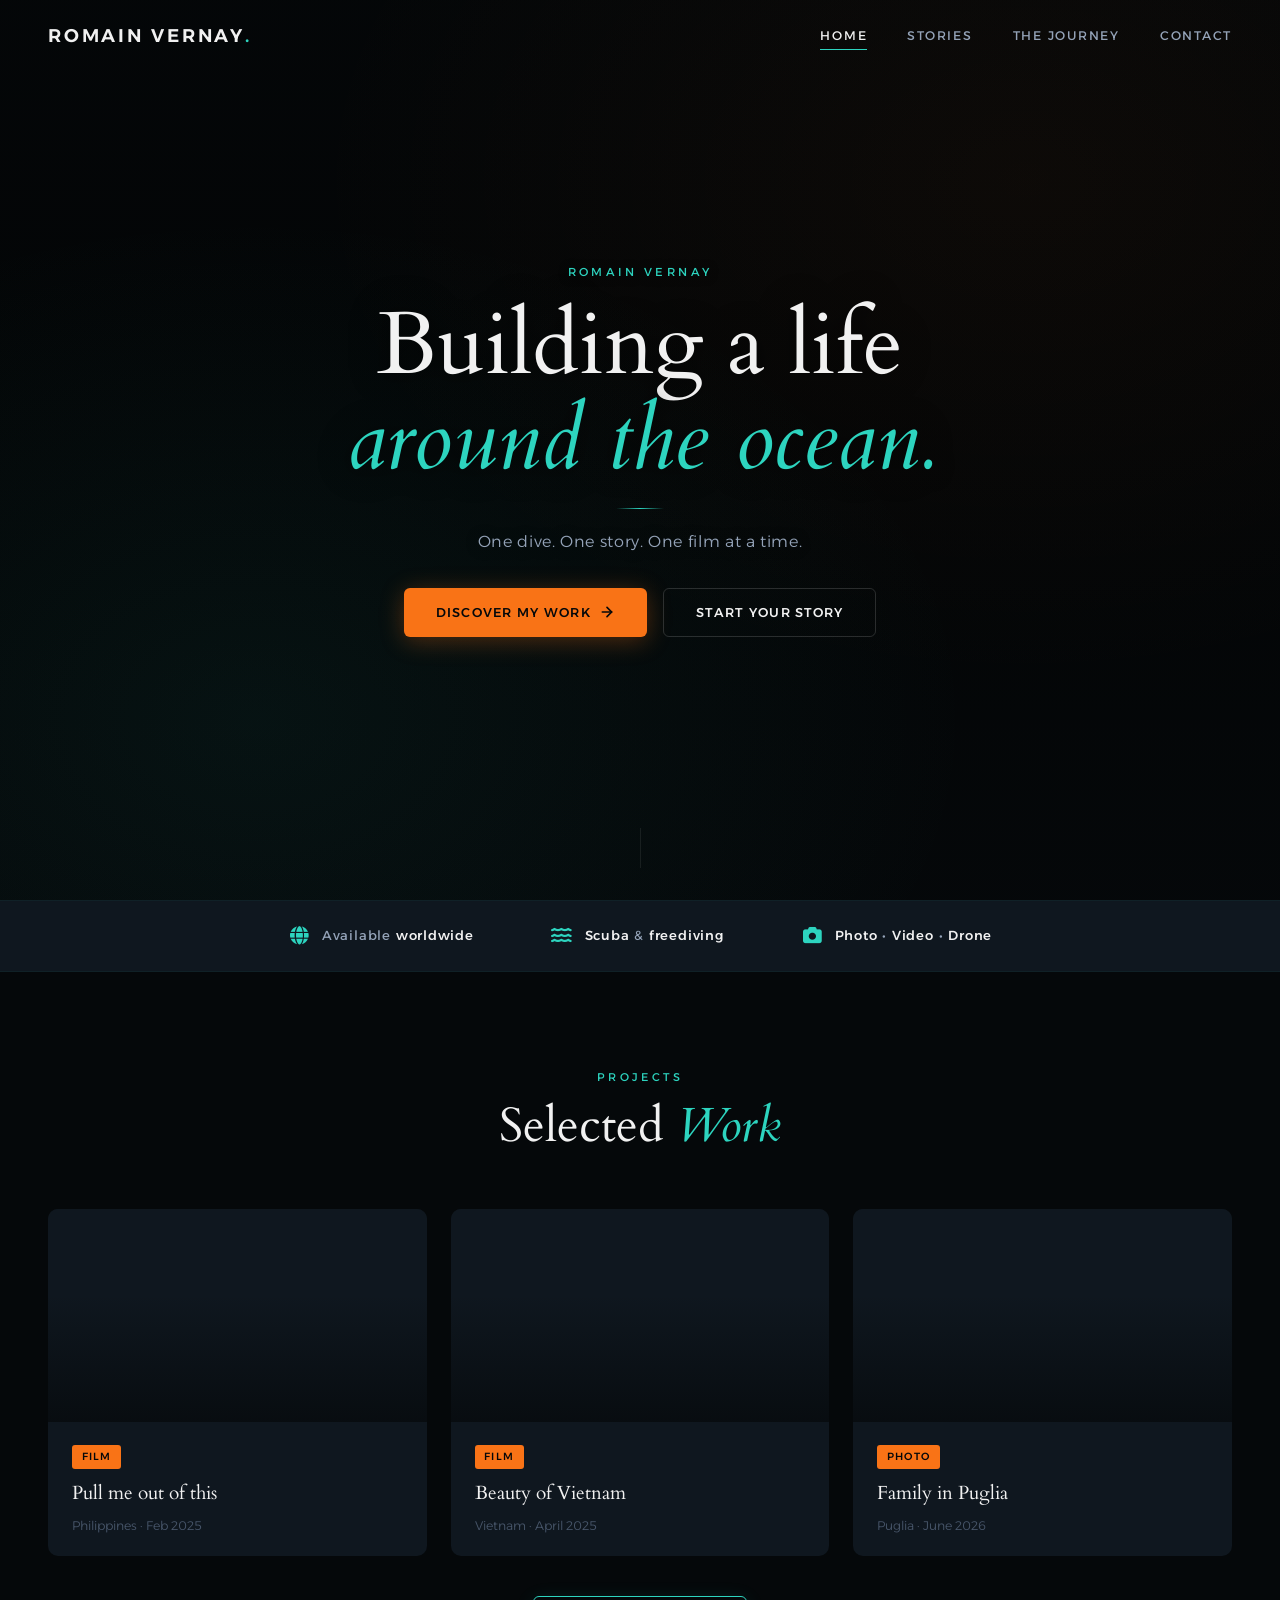
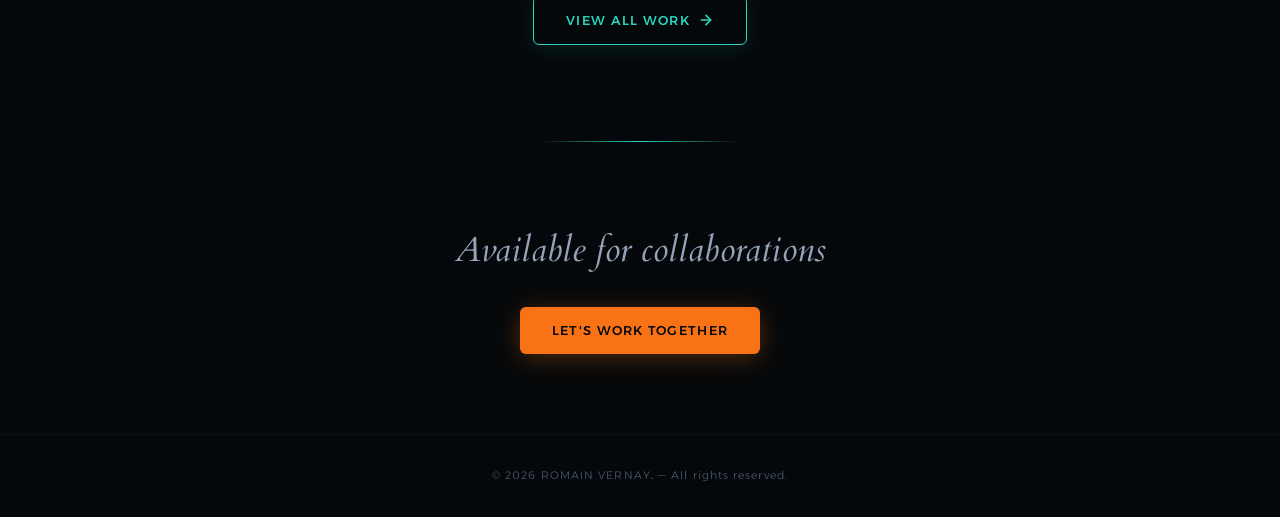
==== index.html @ e7e5b050 "Add files via upload" ====
<!DOCTYPE html>
<html lang="en">
<head>
  <meta charset="UTF-8">
  <meta name="viewport" content="width=device-width, initial-scale=1.0">
  <title>Romain Vernay — Underwater Visual Storyteller</title>
  <meta name="description" content="Romain Vernay — Underwater filmmaker and photographer. Cinematic visual storytelling from the Philippines and beyond.">

  <!-- FontAwesome -->
  <link rel="stylesheet" href="https://cdnjs.cloudflare.com/ajax/libs/font-awesome/6.5.1/css/all.min.css" integrity="sha512-DTOQO9RWCH3ppGqcWaEA1BIZOC6xxalwEsw9c2QQeAIftl+Vegovlnee1c9QX4TctnWMn13TZye+giMm8e2LwA==" crossorigin="anonymous" referrerpolicy="no-referrer" />

  <link rel="stylesheet" href="style.css">
</head>
<body>

  <!-- ===== HEADER ===== -->
  <header class="header" id="header">
    <a href="index.html" class="logo">ROMAIN VERNAY<span>.</span></a>

    <!-- Desktop nav -->
    <nav class="nav-desktop" id="nav-desktop">
      <a href="index.html" class="nav-desktop__link nav-desktop__link--active">Home</a>
      <a href="portfolio.html" class="nav-desktop__link">Stories</a>
      <a href="the-journey.html" class="nav-desktop__link">The Journey</a>
      <a href="contact.html" class="nav-desktop__link">Contact</a>
    </nav>

    <!-- Hamburger -->
    <div class="hamburger" id="hamburger" aria-label="Toggle navigation">
      <span></span>
      <span></span>
      <span></span>
    </div>
  </header>

  <!-- Mobile overlay -->
  <nav class="nav-mobile" id="nav-mobile">
    <a href="index.html" class="nav-mobile__link">Home</a>
    <a href="portfolio.html" class="nav-mobile__link">Stories</a>
    <a href="the-journey.html" class="nav-mobile__link">The Journey</a>
    <a href="contact.html" class="nav-mobile__link">Contact</a>
  </nav>

  <!-- ===== HERO ===== -->
  <section class="hero" id="hero">
    <video class="hero__video" autoplay loop muted playsinline>
      <source src="images/vietnam-loop.mp4" type="video/mp4">
    </video>
    <div class="hero__overlay"></div>
    <div class="hero__color-grade"></div>

    <div class="hero__content">
      <p class="hero__label">Romain Vernay</p>
      <h1 class="hero__name">Building a life <em>around the ocean.</em></h1>
      <div class="hero__divider"></div>
      <p class="hero__tagline">One dive. One story. One film at a time.</p>
      <div class="hero__buttons">
        <a href="portfolio.html" class="btn btn--orange" id="cta-portfolio">
          Discover my work
          <svg class="btn__arrow" width="16" height="16" viewBox="0 0 24 24" fill="none" stroke="currentColor" stroke-width="2.5" stroke-linecap="round" stroke-linejoin="round"><line x1="5" y1="12" x2="19" y2="12"/><polyline points="12 5 19 12 12 19"/></svg>
        </a>
        <a href="contact.html" class="btn btn--ghost" id="cta-contact">Start your story</a>
      </div>
    </div>

    <div class="hero__scroll">
      <div class="hero__scroll-line"></div>
    </div>
  </section>

  <!-- ===== PROOF STRIP ===== -->
  <section class="proof-strip reveal" id="proof-strip">
    <div class="proof-strip__inner">
      <div class="proof-strip__item">
        <i class="fa-solid fa-globe proof-strip__icon"></i>
        <p class="proof-strip__text"> Available <strong>worldwide</strong></p>
      </div>
      <div class="proof-strip__item">
        <i class="fa-solid fa-water proof-strip__icon"></i>
        <p class="proof-strip__text"> <strong>Scuba</strong> &amp; <strong>freediving</strong></p>
      </div>
      <div class="proof-strip__item">
        <i class="fa-solid fa-camera proof-strip__icon"></i>
        <p class="proof-strip__text"> <strong>Photo</strong> • <strong>Video</strong> • <strong>Drone</strong></p>
      </div>
    </div>
  </section>

  <!-- ===== SELECTED WORK ===== -->
  <section class="section" id="selected-work">
    <div class="section__inner">
      <div class="section__header reveal">
        <p class="section__kicker">Projects</p>
        <h2 class="section__title">Selected <em>Work</em></h2>
      </div>

      <div class="work-grid">

        <!-- Card 1 -->
        <article class="work-card reveal reveal-d1" id="work-1">
          <div class="work-card__thumb" style="background-image: url('images/project-moalboal.webp');">
            <div class="work-card__play">
              <svg viewBox="0 0 24 24"><polygon points="6,3 20,12 6,21"/></svg>
            </div>
          </div>
          <div class="work-card__body">
            <span class="work-card__tag">Film</span>
            <h3 class="work-card__title">Beneath Moalboal</h3>
            <p class="work-card__meta">Philippines · March 2026</p>
          </div>
        </article>

        <!-- Card 2 -->
        <article class="work-card reveal reveal-d2" id="work-2">
          <div class="work-card__thumb" style="background-image: url('images/project-cebu.webp');">
            <div class="work-card__play">
              <svg viewBox="0 0 24 24"><polygon points="6,3 20,12 6,21"/></svg>
            </div>
          </div>
          <div class="work-card__body">
            <span class="work-card__tag">Film</span>
            <h3 class="work-card__title">Coral Nomads</h3>
            <p class="work-card__meta">Cebu · November 2025</p>
          </div>
        </article>

        <!-- Card 3 -->
        <article class="work-card reveal reveal-d3" id="work-3">
          <div class="work-card__thumb" style="background-image: url('images/project-vietnam.webp');">
            <div class="work-card__play">
              <svg viewBox="0 0 24 24"><polygon points="6,3 20,12 6,21"/></svg>
            </div>
          </div>
          <div class="work-card__body">
            <span class="work-card__tag">Photo</span>
            <h3 class="work-card__title">Vietnam — Rivers of Light</h3>
            <p class="work-card__meta">Vietnam · August 2025</p>
          </div>
        </article>

      </div>

      <div class="work-cta reveal">
        <a href="portfolio.html" class="btn btn--teal-outline" id="cta-all-work">
          View all work
          <svg class="btn__arrow" width="16" height="16" viewBox="0 0 24 24" fill="none" stroke="currentColor" stroke-width="2.5" stroke-linecap="round" stroke-linejoin="round"><line x1="5" y1="12" x2="19" y2="12"/><polyline points="12 5 19 12 12 19"/></svg>
        </a>
      </div>
    </div>
  </section>

  <!-- ===== CONTACT STRIP ===== -->
  <section class="contact-strip reveal" id="contact-cta">
    <p class="contact-strip__text">Available for collaborations</p>
    <a href="contact.html" class="btn btn--orange" id="cta-get-in-touch">Let's work together</a>
  </section>

  <!-- ===== FOOTER ===== -->
  <footer class="footer">
    © 2026 ROMAIN VERNAY<span>.</span> — All rights reserved.
  </footer>

  <script src="site-config.js"></script>
  <script src="script.js"></script>
</body>
</html>
---- style.css ----
/* ============================================
   ROMAIN VERNAY — Cinematic Dark Mode
   Orange & Teal Color Grading
   ============================================ */

/* ---------- Google Fonts ---------- */
@import url('https://fonts.googleapis.com/css2?family=Alexandria:wght@200;300;400;500;600&family=Cardo:ital,wght@0,400;0,700;1,400&display=swap');

/* ---------- Reset ---------- */
*,
*::before,
*::after {
  margin: 0;
  padding: 0;
  box-sizing: border-box;
}

/* ---------- Custom Properties ---------- */
:root {
  --bg:           #05080a;
  --surface:      #0f171f;
  --surface-alt:  #131e29;
  --teal:         #2dd4bf;
  --teal-dim:     rgba(45, 212, 191, .12);
  --teal-glow:    rgba(45, 212, 191, .25);
  --orange:       #f97316;
  --orange-hover: #fb923c;
  --orange-glow:  rgba(249, 115, 22, .3);
  --white:        #f1f1f1;
  --grey:         #94a3b8;
  --grey-dim:     #475569;

  --font-display: 'Cardo', Georgia, 'Times New Roman', serif;
  --font-body:    'Alexandria', 'Segoe UI', system-ui, sans-serif;

  --nav-h:     72px;
  --radius:    6px;
  --radius-lg: 10px;
  --max-w:     1200px;
  --transition: .4s cubic-bezier(.25, .46, .45, .94);
}

html {
  scroll-behavior: smooth;
  font-size: 16px;
}

body {
  font-family: var(--font-body);
  font-weight: 300;
  color: var(--white);
  background: var(--bg);
  line-height: 1.65;
  -webkit-font-smoothing: antialiased;
  -moz-osx-font-smoothing: grayscale;
  overflow-x: hidden;
}

a { color: inherit; text-decoration: none; }
img { display: block; max-width: 100%; }
ul, ol { list-style: none; }
button, input, textarea {
  font-family: inherit;
  font-size: inherit;
  color: inherit;
  border: none;
  outline: none;
  background: none;
}

/* ============================================
   FADE-IN SYSTEM
   ============================================ */
.reveal {
  opacity: 0;
  transform: translateY(28px);
  transition: opacity .7s ease, transform .7s ease;
}

.reveal.visible {
  opacity: 1;
  transform: translateY(0);
}

.reveal-d1 { transition-delay: .1s; }
.reveal-d2 { transition-delay: .2s; }
.reveal-d3 { transition-delay: .35s; }
.reveal-d4 { transition-delay: .5s; }

/* ============================================
   HEADER / NAV
   ============================================ */
.header {
  position: fixed;
  top: 0;
  left: 0;
  width: 100%;
  height: var(--nav-h);
  z-index: 1000;
  display: flex;
  align-items: center;
  justify-content: space-between;
  padding: 0 clamp(1.5rem, 4vw, 3rem);
  transition: background var(--transition), box-shadow var(--transition);
}

.header--scrolled {
  background: rgba(5, 8, 10, .88);
  backdrop-filter: blur(14px);
  -webkit-backdrop-filter: blur(14px);
  box-shadow: 0 1px 0 rgba(45, 212, 191, .06);
}

/* Logo */
.logo {
  font-family: var(--font-body);
  font-size: 1.15rem;
  font-weight: 600;
  letter-spacing: .15em;
  text-transform: uppercase;
  color: var(--white);
  z-index: 1010;
}

.logo span {
  color: var(--teal);
}

/* Desktop Nav */
.nav-desktop {
  display: flex;
  align-items: center;
  gap: 2.5rem;
}

.nav-desktop__link {
  font-size: .78rem;
  font-weight: 400;
  letter-spacing: .14em;
  text-transform: uppercase;
  color: var(--grey);
  position: relative;
  transition: color .3s ease;
}

.nav-desktop__link::after {
  content: '';
  position: absolute;
  bottom: -4px;
  left: 0;
  width: 0;
  height: 1px;
  background: var(--teal);
  transition: width .3s ease;
}

.nav-desktop__link:hover,
.nav-desktop__link--active {
  color: var(--white);
}

.nav-desktop__link:hover::after,
.nav-desktop__link--active::after {
  width: 100%;
}

/* Hamburger */
.hamburger {
  display: none;
  flex-direction: column;
  gap: 6px;
  cursor: pointer;
  z-index: 1010;
  padding: 4px;
}

.hamburger span {
  display: block;
  width: 26px;
  height: 2px;
  background: var(--white);
  border-radius: 2px;
  transition: transform .35s ease, opacity .35s ease;
  transform-origin: center;
}

.hamburger.open span:nth-child(1) {
  transform: rotate(45deg) translate(5.5px, 5.5px);
}
.hamburger.open span:nth-child(2) {
  opacity: 0;
}
.hamburger.open span:nth-child(3) {
  transform: rotate(-45deg) translate(5.5px, -5.5px);
}

/* Mobile overlay */
.nav-mobile {
  position: fixed;
  inset: 0;
  background: rgba(5, 8, 10, .97);
  backdrop-filter: blur(20px);
  display: flex;
  flex-direction: column;
  align-items: center;
  justify-content: center;
  gap: 2.5rem;
  opacity: 0;
  pointer-events: none;
  transition: opacity .4s ease;
  z-index: 1005;
}

.nav-mobile.open {
  opacity: 1;
  pointer-events: all;
}

.nav-mobile__link {
  font-family: var(--font-display);
  font-size: 1.8rem;
  font-weight: 400;
  color: var(--grey);
  letter-spacing: .04em;
  transition: color .3s ease;
}

.nav-mobile__link:hover {
  color: var(--teal);
}

/* ============================================
   HERO — VIDEO BACKGROUND
   ============================================ */
.hero {
  position: relative;
  width: 100%;
  height: 100vh;
  min-height: 650px;
  display: flex;
  align-items: center;
  justify-content: center;
  overflow: hidden;
}

.hero__video {
  position: absolute;
  inset: 0;
  width: 100%;
  height: 100%;
  object-fit: cover;
  z-index: 0;
}

.hero__overlay {
  position: absolute;
  inset: 0;
  z-index: 1;
  background:
    linear-gradient(180deg,
      rgba(5, 8, 10, .45) 0%,
      rgba(5, 8, 10, .15) 35%,
      rgba(5, 8, 10, .25) 65%,
      rgba(5, 8, 10, .85) 100%
    ),
    rgba(0, 0, 0, .4);
  /* Dark veil (40%) + gradient for readability on bright shots */
  mix-blend-mode: normal;
}

/* Subtle teal/orange vignette around edges */
.hero__color-grade {
  position: absolute;
  inset: 0;
  z-index: 2;
  background:
    radial-gradient(ellipse at 20% 80%, rgba(45, 212, 191, .06) 0%, transparent 50%),
    radial-gradient(ellipse at 80% 20%, rgba(249, 115, 22, .04) 0%, transparent 50%);
  pointer-events: none;
}

.hero__content {
  position: relative;
  z-index: 3;
  text-align: center;
  max-width: 720px;
  padding: 0 1.5rem;
}

.hero__label {
  font-family: var(--font-body);
  font-size: .72rem;
  font-weight: 400;
  letter-spacing: .3em;
  text-transform: uppercase;
  color: var(--teal);
  text-shadow: 0 1px 10px rgba(0, 0, 0, .5);
  margin-bottom: 1rem;
  opacity: 0;
  animation: fadeUp .8s .3s ease forwards;
}

.hero__name {
  font-family: var(--font-display);
  font-size: clamp(3rem, 8vw, 5.5rem);
  font-weight: 400;
  line-height: 1.08;
  color: var(--white);
  text-shadow: 0 2px 20px rgba(0, 0, 0, .6), 0 0 40px rgba(0, 0, 0, .3);
  opacity: 0;
  animation: fadeUp .8s .5s ease forwards;
}

.hero__name em {
  font-style: italic;
  color: var(--teal);
}

.hero__divider {
  width: 48px;
  height: 1px;
  background: linear-gradient(90deg, transparent, var(--teal), transparent);
  margin: 1.25rem auto;
  opacity: 0;
  animation: fadeUp .8s .65s ease forwards;
}

.hero__tagline {
  font-family: var(--font-body);
  font-size: clamp(.85rem, 1.6vw, 1rem);
  font-weight: 300;
  color: var(--grey);
  letter-spacing: .04em;
  text-shadow: 0 1px 12px rgba(0, 0, 0, .5);
  margin-bottom: 2rem;
  opacity: 0;
  animation: fadeUp .8s .75s ease forwards;
}

.hero__buttons {
  display: flex;
  gap: 1rem;
  justify-content: center;
  flex-wrap: wrap;
  opacity: 0;
  animation: fadeUp .8s .9s ease forwards;
}

/* Scroll hint */
.hero__scroll {
  position: absolute;
  bottom: 2rem;
  left: 50%;
  transform: translateX(-50%);
  z-index: 3;
  display: flex;
  flex-direction: column;
  align-items: center;
  gap: .5rem;
  opacity: 0;
  animation: fadeUp .8s 1.2s ease forwards;
}

.hero__scroll-line {
  width: 1px;
  height: 40px;
  position: relative;
  overflow: hidden;
  background: rgba(255,255,255,.08);
}

.hero__scroll-line::after {
  content: '';
  position: absolute;
  top: -100%;
  left: 0;
  width: 100%;
  height: 100%;
  background: var(--teal);
  animation: scrollPulse 2s ease infinite;
}

@keyframes scrollPulse {
  0%   { top: -100%; }
  50%  { top: 100%; }
  100% { top: 100%; }
}

@keyframes fadeUp {
  to {
    opacity: 1;
    transform: translateY(0);
  }
  from {
    transform: translateY(16px);
  }
}

/* ============================================
   BUTTONS
   ============================================ */
.btn {
  display: inline-flex;
  align-items: center;
  justify-content: center;
  gap: .5rem;
  padding: .8rem 2rem;
  font-family: var(--font-body);
  font-size: .8rem;
  font-weight: 500;
  letter-spacing: .1em;
  text-transform: uppercase;
  border-radius: var(--radius);
  cursor: pointer;
  transition: transform .3s ease, box-shadow .3s ease, background .3s ease, color .3s ease, border-color .3s ease;
}

.btn:hover {
  transform: translateY(-2px);
}

.btn--orange {
  background: var(--orange);
  color: var(--bg);
  box-shadow: 0 4px 24px var(--orange-glow);
}

.btn--orange:hover {
  background: var(--orange-hover);
  box-shadow: 0 8px 32px rgba(249, 115, 22, .4);
}

.btn--ghost {
  background: transparent;
  color: var(--white);
  border: 1px solid rgba(255, 255, 255, .15);
}

.btn--ghost:hover {
  border-color: var(--teal);
  color: var(--teal);
  box-shadow: 0 4px 20px var(--teal-dim);
}

.btn--teal-outline {
  background: transparent;
  color: var(--teal);
  border: 1px solid var(--teal);
  box-shadow: 0 4px 20px var(--teal-dim);
}

.btn--teal-outline:hover {
  background: rgba(45, 212, 191, .08);
  box-shadow: 0 8px 32px var(--teal-glow);
}

.btn__arrow {
  transition: transform .3s ease;
}

.btn:hover .btn__arrow {
  transform: translateX(4px);
}

/* ============================================
   PROOF STRIP
   ============================================ */
.proof-strip {
  background: var(--surface);
  border-top: 1px solid rgba(45, 212, 191, .05);
  border-bottom: 1px solid rgba(45, 212, 191, .05);
  padding: 1.5rem 1rem;
}

.proof-strip__inner {
  max-width: var(--max-w);
  margin: 0 auto;
  display: flex;
  align-items: center;
  justify-content: center;
  gap: clamp(2rem, 6vw, 5rem);
  flex-wrap: wrap;
}

.proof-strip__item {
  display: flex;
  align-items: center;
  gap: .75rem;
}

.proof-strip__icon {
  color: var(--teal);
  font-size: 1.15rem;
  width: 22px;
  text-align: center;
}

.proof-strip__text {
  font-size: .82rem;
  font-weight: 400;
  letter-spacing: .06em;
  color: var(--grey);
}

.proof-strip__text strong {
  color: var(--white);
  font-weight: 500;
}

/* ============================================
   SECTIONS (Generic)
   ============================================ */
.section {
  padding: 6rem clamp(1.5rem, 4vw, 3rem);
}

.section__inner {
  max-width: var(--max-w);
  margin: 0 auto;
}

.section__header {
  text-align: center;
  margin-bottom: 3.5rem;
}

.section__kicker {
  font-family: var(--font-body);
  font-size: .7rem;
  font-weight: 400;
  letter-spacing: .3em;
  text-transform: uppercase;
  color: var(--teal);
  margin-bottom: .75rem;
}

.section__title {
  font-family: var(--font-display);
  font-size: clamp(2rem, 4.5vw, 3rem);
  font-weight: 400;
  line-height: 1.15;
}

.section__title em {
  font-style: italic;
  color: var(--teal);
}

/* ============================================
   SELECTED WORK — PROJECT CARDS
   ============================================ */
.work-grid {
  display: grid;
  grid-template-columns: repeat(auto-fill, minmax(340px, 1fr));
  gap: 1.5rem;
  margin-bottom: 2.5rem;
}

.work-card {
  position: relative;
  border-radius: var(--radius-lg);
  overflow: hidden;
  background: var(--surface);
  cursor: pointer;
  transition: transform var(--transition), box-shadow var(--transition);
}

.work-card:hover {
  transform: translateY(-6px);
  box-shadow:
    0 20px 50px rgba(0, 0, 0, .5),
    0 0 0 1px rgba(45, 212, 191, .08);
}

.work-card__thumb {
  width: 100%;
  aspect-ratio: 16 / 9;
  background: var(--surface);
  background-size: cover;
  background-position: center;
  position: relative;
  overflow: hidden;
}

.work-card__thumb::after {
  content: '';
  position: absolute;
  inset: 0;
  background: linear-gradient(180deg, transparent 40%, rgba(5, 8, 10, .7) 100%);
  transition: opacity var(--transition);
}

.work-card:hover .work-card__thumb::after {
  opacity: .6;
}

/* Play button overlay */
.work-card__play {
  position: absolute;
  top: 50%;
  left: 50%;
  transform: translate(-50%, -50%) scale(.9);
  width: 56px;
  height: 56px;
  border-radius: 50%;
  border: 2px solid rgba(45, 212, 191, .6);
  background: rgba(5, 8, 10, .5);
  display: flex;
  align-items: center;
  justify-content: center;
  z-index: 2;
  opacity: 0;
  transition: opacity .3s ease, transform .3s ease;
}

.work-card:hover .work-card__play {
  opacity: 1;
  transform: translate(-50%, -50%) scale(1);
}

.work-card__play svg {
  width: 20px;
  height: 20px;
  fill: var(--teal);
  margin-left: 3px;
}

.work-card__body {
  padding: 1.25rem 1.5rem;
}

.work-card__tag {
  display: inline-block;
  font-size: .65rem;
  font-weight: 500;
  letter-spacing: .12em;
  text-transform: uppercase;
  color: var(--bg);
  background: var(--orange);
  padding: .2rem .6rem;
  border-radius: 3px;
  margin-bottom: .6rem;
}

.work-card__title {
  font-family: var(--font-display);
  font-size: 1.2rem;
  font-weight: 400;
  margin-bottom: .35rem;
}

.work-card__meta {
  font-size: .78rem;
  color: var(--grey-dim);
  font-weight: 300;
}

.work-cta {
  text-align: center;
}

/* ============================================
   CONTACT STRIP (bottom of index)
   ============================================ */
.contact-strip {
  text-align: center;
  padding: 5rem 1.5rem;
  position: relative;
}

.contact-strip::before {
  content: '';
  position: absolute;
  top: 0;
  left: 50%;
  transform: translateX(-50%);
  width: 200px;
  height: 1px;
  background: linear-gradient(90deg, transparent, var(--teal), transparent);
}

.contact-strip__text {
  font-family: var(--font-display);
  font-size: clamp(1.6rem, 3.5vw, 2.2rem);
  font-weight: 400;
  font-style: italic;
  color: var(--grey);
  margin-bottom: 1.75rem;
}

/* ============================================
   FOOTER
   ============================================ */
.footer {
  text-align: center;
  padding: 2rem 1.5rem;
  font-size: .68rem;
  font-weight: 300;
  color: var(--grey-dim);
  letter-spacing: .1em;
  border-top: 1px solid rgba(255, 255, 255, .03);
}

.footer span {
  color: var(--teal);
}

/* ============================================
   PORTFOLIO — SPLIT SCREEN
   ============================================ */
.split {
  display: flex;
  width: 100%;
  height: 100vh;
  min-height: 600px;
  overflow: hidden;
}

.split__panel {
  position: relative;
  flex: 1;
  display: flex;
  align-items: center;
  justify-content: center;
  overflow: hidden;
  cursor: pointer;
  transition: flex var(--transition);
}

.split:hover .split__panel {
  flex: .85;
}

.split__panel:hover {
  flex: 1.3 !important;
}

/* Background image layer */
.split__bg {
  position: absolute;
  inset: 0;
  background: var(--surface);
  background-size: cover;
  background-position: center;
  filter: saturate(.25) brightness(.65);
  transform: scale(1.02);
  transition: filter .6s ease, transform .6s ease;
}

.split__panel:hover .split__bg {
  filter: saturate(1) brightness(.8);
  transform: scale(1.08);
}

/* Overlay with color grade tint */
.split__overlay {
  position: absolute;
  inset: 0;
  z-index: 1;
  transition: background .5s ease;
}

.split__panel--photo .split__overlay {
  background: linear-gradient(135deg, rgba(45, 212, 191, .12) 0%, rgba(5, 8, 10, .6) 100%);
}

.split__panel--film .split__overlay {
  background: linear-gradient(225deg, rgba(249, 115, 22, .12) 0%, rgba(5, 8, 10, .6) 100%);
}

.split__panel:hover .split__overlay {
  background: rgba(5, 8, 10, .35);
}

/* Divider line between panels */
.split__panel--photo::after {
  content: '';
  position: absolute;
  top: 0;
  right: 0;
  width: 1px;
  height: 100%;
  background: linear-gradient(180deg, transparent, rgba(45, 212, 191, .2), transparent);
  z-index: 3;
}

/* Content */
.split__content {
  position: relative;
  z-index: 2;
  text-align: center;
  padding: 2rem;
}

.split__icon {
  font-size: 1.8rem;
  margin-bottom: 1rem;
  opacity: .7;
  transition: opacity .3s ease, transform .3s ease;
}

.split__panel--photo .split__icon { color: var(--teal); }
.split__panel--film .split__icon  { color: var(--orange); }

.split__panel:hover .split__icon {
  opacity: 1;
  transform: translateY(-4px);
}

.split__title {
  font-family: var(--font-display);
  font-size: clamp(1.8rem, 4vw, 3rem);
  font-weight: 400;
  letter-spacing: .06em;
  margin-bottom: .5rem;
  transition: letter-spacing .4s ease;
}

.split__panel:hover .split__title {
  letter-spacing: .12em;
}

.split__subtitle {
  font-size: .78rem;
  font-weight: 300;
  color: var(--grey);
  letter-spacing: .1em;
  text-transform: uppercase;
  margin-bottom: 1.5rem;
  transition: color .3s ease;
}

.split__panel:hover .split__subtitle {
  color: var(--white);
}

.split__enter {
  display: inline-flex;
  align-items: center;
  gap: .5rem;
  font-size: .75rem;
  font-weight: 500;
  letter-spacing: .15em;
  text-transform: uppercase;
  opacity: 0;
  transform: translateY(10px);
  transition: opacity .4s ease, transform .4s ease;
}

.split__panel--photo .split__enter { color: var(--teal); }
.split__panel--film .split__enter  { color: var(--orange); }

.split__panel:hover .split__enter {
  opacity: 1;
  transform: translateY(0);
}

.split__enter-arrow {
  transition: transform .3s ease;
}

.split__panel:hover .split__enter-arrow {
  transform: translateX(4px);
}

/* ============================================
   RESPONSIVE — MOBILE-FIRST OVERHAUL
   ============================================ */

/* ---- Tablet & small laptop (≤ 900px) ---- */
@media (max-width: 900px) {
  /* Nav: switch to hamburger */
  .nav-desktop {
    display: none;
  }

  .hamburger {
    display: flex;
    min-width: 44px;
    min-height: 44px;
    align-items: center;
    justify-content: center;
  }

  /* Hero typography */
  .hero__name {
    font-size: clamp(2.5rem, 10vw, 4rem);
  }

  /* Proof strip */
  .proof-strip__inner {
    flex-direction: column;
    gap: 1rem;
  }

  /* Work grid */
  .work-grid {
    grid-template-columns: 1fr;
  }

  /* Split screen — stack vertically */
  .split {
    flex-direction: column;
  }

  .split__panel {
    min-height: 50vh;
  }

  .split:hover .split__panel {
    flex: 1;
  }

  .split__panel:hover {
    flex: 1.15 !important;
  }

  .split__panel--photo::after {
    top: auto;
    bottom: 0;
    left: 0;
    right: 0;
    width: 100%;
    height: 1px;
    background: linear-gradient(90deg, transparent, rgba(45, 212, 191, .2), transparent);
  }

  .split__enter {
    opacity: 1;
    transform: translateY(0);
  }
}

/* ---- Mobile landscape / large phone (≤ 768px) ---- */
@media (max-width: 768px) {
  /* --- Fluid typography --- */
  h1,
  .hero__name,
  .page-hero__title,
  .section__title,
  .split__title {
    font-size: clamp(2rem, 8vw, 3.2rem);
  }

  .hero__tagline,
  .page-hero__desc {
    font-size: clamp(.82rem, 2.5vw, .95rem);
  }

  /* --- Reduce section padding --- */
  .section {
    padding: 4rem 1rem;
  }

  .page-hero {
    padding: calc(var(--nav-h) + 2.5rem) 1rem 2rem;
  }

  /* --- Hero overflow safety --- */
  .hero {
    overflow: hidden;
  }

  .hero__video {
    min-width: 100%;
    min-height: 100%;
  }

  /* --- Tap targets (minimum 44×44px) --- */
  .btn {
    min-height: 44px;
    padding: .75rem 1.5rem;
  }

  .nav-mobile__link {
    min-height: 44px;
    display: flex;
    align-items: center;
  }

  .footer-social {
    width: 44px;
    height: 44px;
  }

  .contact-social-btn {
    min-height: 44px;
    padding: .7rem 1.3rem;
  }

  .contact-info__icon {
    width: 44px;
    height: 44px;
  }

  /* --- Masonry → 2 columns --- */
  .masonry {
    columns: 2;
    column-gap: .75rem;
  }

  .masonry__item {
    margin-bottom: .75rem;
  }

  /* --- Gateway cards stack --- */
  .grid-gallery {
    grid-template-columns: 1fr;
    gap: 1rem;
  }

  .gateway-card {
    aspect-ratio: 16 / 9;
  }

  .gateway-card__enter {
    opacity: 1;
    transform: translateY(0);
  }

  /* --- Contact → single column --- */
  .contact-split {
    grid-template-columns: 1fr;
    gap: 2.5rem;
  }

  /* --- Showreel fit mobile --- */
  .showreel {
    margin: 0 auto 2rem;
  }

  .showreel__container {
    border-radius: var(--radius);
  }
}

/* ---- Small phone (≤ 480px) ---- */
@media (max-width: 480px) {
  /* Hero CTA stack */
  .hero__buttons {
    flex-direction: column;
    width: 100%;
    padding: 0 .5rem;
  }

  .btn {
    width: 100%;
    justify-content: center;
  }

  /* Titles tighter */
  .split__title {
    font-size: clamp(1.4rem, 7vw, 1.8rem);
  }

  .gateway-card__title {
    font-size: clamp(1.3rem, 6vw, 1.8rem);
  }

  .page-hero__title {
    font-size: clamp(1.8rem, 8vw, 2.6rem);
  }

  /* Masonry → 1 column */
  .masonry {
    columns: 1;
  }

  /* Contact socials stack */
  .contact-socials {
    flex-direction: column;
  }

  .contact-form__submit {
    width: 100%;
  }

  /* Reduce inner gutter */
  .section {
    padding: 3rem .75rem;
  }

  .page-hero {
    padding: calc(var(--nav-h) + 2rem) .75rem 1.5rem;
  }

  /* Back button — full-width on tiny screens */
  .btn-back {
    width: 100%;
    justify-content: center;
  }
}

/* ============================================
   PAGE HERO (Sub-pages)
   ============================================ */
.page-hero {
  padding: calc(var(--nav-h) + 4rem) clamp(1.5rem, 4vw, 3rem) 3rem;
  text-align: center;
  position: relative;
}

.page-hero__inner {
  max-width: 720px;
  margin: 0 auto;
}

.page-hero__kicker {
  font-family: var(--font-body);
  font-size: .68rem;
  font-weight: 400;
  letter-spacing: .3em;
  text-transform: uppercase;
  color: var(--teal);
  margin-bottom: .75rem;
}

.page-hero__title {
  font-family: var(--font-display);
  font-size: clamp(2.2rem, 5vw, 3.5rem);
  font-weight: 400;
  line-height: 1.1;
}

.page-hero__title em {
  font-style: italic;
  color: var(--teal);
}

.page-hero__divider {
  width: 48px;
  height: 1px;
  background: linear-gradient(90deg, transparent, var(--teal), transparent);
  margin: 1.25rem auto;
}

.page-hero__desc {
  font-size: .92rem;
  font-weight: 300;
  color: var(--grey);
  line-height: 1.75;
  max-width: 600px;
  margin: 0 auto;
}

/* ============================================
   BACK BUTTON — Premium Pill (Teal accent)
   ============================================ */
.btn-back {
  display: inline-flex;
  align-items: center;
  gap: .6rem;
  padding: .65rem 1.5rem;
  font-size: .78rem;
  font-weight: 500;
  letter-spacing: .1em;
  text-transform: uppercase;
  color: var(--teal);
  background: rgba(15, 23, 31, .8);
  border: 1px solid rgba(45, 212, 191, .2);
  border-radius: 30px;
  margin-bottom: 2rem;
  backdrop-filter: blur(8px);
  -webkit-backdrop-filter: blur(8px);
  min-height: 44px;
  transition: background .3s ease, color .3s ease, border-color .3s ease,
              transform .3s ease, box-shadow .3s ease;
}

.btn-back:hover {
  background: rgba(45, 212, 191, .1);
  color: var(--teal);
  border-color: var(--teal);
  transform: translateX(-5px);
  box-shadow: 0 4px 20px var(--teal-dim);
}

.btn-back i {
  font-size: .72rem;
  color: var(--teal);
  transition: transform .3s ease;
}

.btn-back:hover i {
  transform: translateX(-3px);
}

/* ============================================
   GATEWAY CARDS (Photography hub)
   ============================================ */
.grid-gallery {
  display: grid;
  grid-template-columns: repeat(2, 1fr);
  gap: 1.5rem;
}

.gateway-card {
  position: relative;
  border-radius: var(--radius-lg);
  overflow: hidden;
  aspect-ratio: 4 / 3;
  display: flex;
  align-items: center;
  justify-content: center;
  cursor: pointer;
  transition: transform var(--transition), box-shadow var(--transition);
}

.gateway-card:hover {
  transform: translateY(-6px);
  box-shadow:
    0 24px 60px rgba(0, 0, 0, .5),
    0 0 0 1px rgba(45, 212, 191, .08);
}

.gateway-card__bg {
  position: absolute;
  inset: 0;
  background: var(--surface);
  background-size: cover;
  background-position: center;
  filter: saturate(.2) brightness(.5);
  transform: scale(1.02);
  transition: filter .5s ease, transform .5s ease;
}

.gateway-card:hover .gateway-card__bg {
  filter: saturate(1) brightness(.7);
  transform: scale(1.06);
}

.gateway-card__overlay {
  position: absolute;
  inset: 0;
  z-index: 1;
  transition: opacity .4s ease;
}

.gateway-card__overlay--teal {
  background: linear-gradient(135deg, rgba(45, 212, 191, .1) 0%, rgba(5, 8, 10, .65) 100%);
}

.gateway-card__overlay--orange {
  background: linear-gradient(225deg, rgba(249, 115, 22, .1) 0%, rgba(5, 8, 10, .65) 100%);
}

.gateway-card__content {
  position: relative;
  z-index: 2;
  text-align: center;
  padding: 2rem;
}

.gateway-card__icon {
  font-size: 2rem;
  margin-bottom: .75rem;
  opacity: .7;
  transition: opacity .3s ease, transform .3s ease;
}

.gateway-card__icon--teal   { color: var(--teal); }
.gateway-card__icon--orange { color: var(--orange); }

.gateway-card:hover .gateway-card__icon {
  opacity: 1;
  transform: translateY(-4px);
}

.gateway-card__title {
  font-family: var(--font-display);
  font-size: clamp(1.6rem, 3.5vw, 2.4rem);
  font-weight: 400;
  letter-spacing: .06em;
  margin-bottom: .3rem;
  transition: letter-spacing .4s ease;
}

.gateway-card:hover .gateway-card__title {
  letter-spacing: .12em;
}

.gateway-card__sub {
  font-size: .75rem;
  font-weight: 300;
  color: var(--grey);
  letter-spacing: .1em;
  text-transform: uppercase;
  margin-bottom: 1.25rem;
  transition: color .3s ease;
}

.gateway-card:hover .gateway-card__sub {
  color: var(--white);
}

.gateway-card__enter {
  display: inline-flex;
  align-items: center;
  gap: .5rem;
  font-size: .72rem;
  font-weight: 500;
  letter-spacing: .15em;
  text-transform: uppercase;
  color: var(--teal);
  opacity: 0;
  transform: translateY(10px);
  transition: opacity .4s ease, transform .4s ease;
}

.gateway-card:hover .gateway-card__enter {
  opacity: 1;
  transform: translateY(0);
}

.gateway-card__arrow {
  transition: transform .3s ease;
}

.gateway-card:hover .gateway-card__arrow {
  transform: translateX(4px);
}

/* ============================================
   MASONRY GRID (Photo galleries)
   ============================================ */
.masonry {
  columns: 3;
  column-gap: 1rem;
}

.masonry__item {
  break-inside: avoid;
  margin-bottom: 1rem;
  border-radius: var(--radius);
  overflow: hidden;
  background: var(--surface);
  position: relative;
  cursor: pointer;
}

.masonry__item img {
  width: 100%;
  height: auto;
  display: block;
  transition: transform .5s ease, filter .5s ease;
  /* Fallback while images load */
  min-height: 180px;
  object-fit: cover;
  background: var(--surface);
}

.masonry__item:hover img {
  transform: scale(1.05);
  filter: brightness(1.1);
}

/* Subtle overlay on hover */
.masonry__item::after {
  content: '';
  position: absolute;
  inset: 0;
  background: linear-gradient(180deg, transparent 60%, rgba(5, 8, 10, .4) 100%);
  opacity: 0;
  transition: opacity .4s ease;
  pointer-events: none;
  border-radius: var(--radius);
}

.masonry__item:hover::after {
  opacity: 1;
}

/* Height variation for visual rhythm */
.masonry__item--tall img {
  min-height: 320px;
}

.masonry__item--wide {
  break-inside: avoid;
}

.masonry__item--wide img {
  min-height: 200px;
}

/* ============================================
   CAROUSEL ROW — Horizontal Scroll Galleries
   ============================================ */
.carousel-row {
  margin-bottom: 3.5rem;
}

.carousel-row:last-child {
  margin-bottom: 0;
}

.carousel-row__title {
  font-family: var(--font-display);
  font-size: clamp(1.4rem, 3vw, 1.8rem);
  font-weight: 400;
  font-style: italic;
  color: var(--white);
  margin-bottom: 1.5rem;
  padding-left: .25rem;
  position: relative;
}

.carousel-row__title::before {
  content: '';
  position: absolute;
  left: 0;
  bottom: -8px;
  width: 36px;
  height: 2px;
  background: var(--orange);
  border-radius: 1px;
}

/* Scroll wrapper with arrows */
.carousel-row__wrapper {
  position: relative;
}

/* Track */
.carousel-row__track {
  display: flex;
  gap: 1.25rem;
  overflow-x: auto;
  overflow-y: hidden;
  scroll-behavior: smooth;
  -webkit-overflow-scrolling: touch;
  cursor: grab;
  padding: .5rem 0 1.25rem;

  /* Custom scrollbar */
  scrollbar-width: thin;
  scrollbar-color: var(--grey-dim) transparent;
}

.carousel-row__track::-webkit-scrollbar {
  height: 4px;
}

.carousel-row__track::-webkit-scrollbar-track {
  background: transparent;
}

.carousel-row__track::-webkit-scrollbar-thumb {
  background: var(--grey-dim);
  border-radius: 2px;
}

.carousel-row__track::-webkit-scrollbar-thumb:hover {
  background: var(--orange);
}

.carousel-row__track--grabbing {
  cursor: grabbing;
  scroll-behavior: auto;
}

/* Individual item — filmstrip: fixed height, natural width */
.carousel-row__item {
  flex: 0 0 auto;
  height: 450px;
  width: auto;
  border-radius: var(--radius-lg);
  overflow: hidden;
  position: relative;
  background: var(--surface);
  cursor: pointer;
  transition: transform .35s ease, box-shadow .35s ease;
}

.carousel-row__item img {
  height: 100%;
  width: auto;
  object-fit: cover;
  display: block;
  transition: transform .5s ease, filter .5s ease;
  filter: saturate(.85) brightness(.9);
}

.carousel-row__item:hover {
  transform: translateY(-5px);
  box-shadow:
    0 20px 50px rgba(0, 0, 0, .5),
    0 0 0 1px rgba(249, 115, 22, .15);
}

.carousel-row__item:hover img {
  transform: scale(1.05);
  filter: saturate(1) brightness(1);
}

/* Orange bottom accent on hover */
.carousel-row__item::after {
  content: '';
  position: absolute;
  bottom: 0;
  left: 0;
  right: 0;
  height: 3px;
  background: var(--orange);
  opacity: 0;
  transition: opacity .3s ease;
}

.carousel-row__item:hover::after {
  opacity: 1;
}

/* Navigation arrows */
.carousel-row__arrow {
  position: absolute;
  top: 50%;
  transform: translateY(-50%);
  z-index: 10;
  width: 44px;
  height: 44px;
  border-radius: 50%;
  border: 1px solid rgba(249, 115, 22, .25);
  background: rgba(5, 8, 10, .85);
  backdrop-filter: blur(8px);
  color: var(--orange);
  display: flex;
  align-items: center;
  justify-content: center;
  cursor: pointer;
  transition: opacity .3s ease, transform .3s ease, background .3s ease, border-color .3s ease;
}

.carousel-row__arrow--left {
  left: -10px;
}

.carousel-row__arrow--right {
  right: -10px;
}

.carousel-row__arrow:hover {
  background: rgba(249, 115, 22, .12);
  border-color: var(--orange);
  transform: translateY(-50%) scale(1.1);
}

.carousel-row__arrow--hidden {
  opacity: 0;
  pointer-events: none;
}

/* Fade edges to hint scrollability */
.carousel-row__wrapper::before,
.carousel-row__wrapper::after {
  content: '';
  position: absolute;
  top: 0;
  bottom: 0;
  width: 40px;
  z-index: 5;
  pointer-events: none;
}

.carousel-row__wrapper::before {
  left: 0;
  background: linear-gradient(90deg, var(--bg), transparent);
}

.carousel-row__wrapper::after {
  right: 0;
  background: linear-gradient(270deg, var(--bg), transparent);
}

/* Mobile adjustments */
@media (max-width: 768px) {
  .carousel-row__item {
    height: 320px;
    width: auto;
  }

  .carousel-row__arrow {
    display: none;
  }

  .carousel-row__wrapper::before,
  .carousel-row__wrapper::after {
    width: 20px;
  }
}

/* ============================================
   LIGHTBOX — Fullscreen Photo Viewer
   ============================================ */
.lightbox {
  position: fixed;
  inset: 0;
  z-index: 9999;
  background: rgba(5, 8, 10, .92);
  backdrop-filter: blur(16px);
  -webkit-backdrop-filter: blur(16px);
  display: flex;
  align-items: center;
  justify-content: center;
  opacity: 0;
  pointer-events: none;
  transition: opacity .35s ease;
}

.lightbox--open {
  opacity: 1;
  pointer-events: all;
}

/* Main image */
.lightbox__img {
  max-width: 90vw;
  max-height: 85vh;
  object-fit: contain;
  border-radius: var(--radius-lg);
  box-shadow: 0 30px 100px rgba(0, 0, 0, .6);
  transition: transform .3s ease, opacity .3s ease;
  transform: scale(.95);
  opacity: 0;
  user-select: none;
  -webkit-user-drag: none;
}

.lightbox--open .lightbox__img {
  transform: scale(1);
  opacity: 1;
}

/* Close button */
.lightbox__close {
  position: absolute;
  top: clamp(1rem, 3vw, 2rem);
  right: clamp(1rem, 3vw, 2rem);
  width: 48px;
  height: 48px;
  border-radius: 50%;
  border: 1px solid rgba(255, 255, 255, .12);
  background: rgba(5, 8, 10, .6);
  backdrop-filter: blur(8px);
  color: var(--white);
  font-size: 1.4rem;
  display: flex;
  align-items: center;
  justify-content: center;
  cursor: pointer;
  transition: background .3s ease, border-color .3s ease, transform .3s ease;
  z-index: 10;
}

.lightbox__close:hover {
  background: rgba(249, 115, 22, .15);
  border-color: var(--orange);
  transform: rotate(90deg);
}

/* Navigation arrows */
.lightbox__nav {
  position: absolute;
  top: 50%;
  transform: translateY(-50%);
  width: 52px;
  height: 52px;
  border-radius: 50%;
  border: 1px solid rgba(45, 212, 191, .2);
  background: rgba(5, 8, 10, .6);
  backdrop-filter: blur(8px);
  color: var(--teal);
  display: flex;
  align-items: center;
  justify-content: center;
  cursor: pointer;
  transition: background .3s ease, border-color .3s ease, transform .3s ease;
  z-index: 10;
}

.lightbox__nav--prev {
  left: clamp(1rem, 3vw, 2.5rem);
}

.lightbox__nav--next {
  right: clamp(1rem, 3vw, 2.5rem);
}

.lightbox__nav:hover {
  background: rgba(45, 212, 191, .12);
  border-color: var(--teal);
}

.lightbox__nav--prev:hover {
  transform: translateY(-50%) translateX(-3px);
}

.lightbox__nav--next:hover {
  transform: translateY(-50%) translateX(3px);
}

/* Counter (e.g. "3 / 8") */
.lightbox__counter {
  position: absolute;
  bottom: clamp(1rem, 3vw, 2rem);
  left: 50%;
  transform: translateX(-50%);
  font-family: var(--font-body);
  font-size: .8rem;
  font-weight: 300;
  letter-spacing: .15em;
  color: var(--grey);
  z-index: 10;
}

/* Mobile lightbox */
@media (max-width: 768px) {
  .lightbox__img {
    max-width: 95vw;
    max-height: 75vh;
  }

  .lightbox__nav {
    width: 40px;
    height: 40px;
  }

  .lightbox__nav--prev {
    left: .5rem;
  }

  .lightbox__nav--next {
    right: .5rem;
  }

  .lightbox__close {
    width: 40px;
    height: 40px;
    font-size: 1.1rem;
  }
}

/* ============================================
   SHOWREEL (Filmmaking)
   ============================================ */
.showreel {
  max-width: 960px;
  margin: 0 auto 3rem;
}

.showreel__container {
  position: relative;
  width: 100%;
  aspect-ratio: 16 / 9;
  border-radius: var(--radius-lg);
  overflow: hidden;
  background: var(--surface);
  box-shadow:
    0 24px 80px rgba(0, 0, 0, .6),
    0 0 0 1px rgba(45, 212, 191, .05),
    0 0 60px rgba(45, 212, 191, .04);
}

.showreel__video {
  width: 100%;
  height: 100%;
  object-fit: cover;
  display: block;
  background: var(--surface);
}

/* ============================================
   CONTACT — TWO-COLUMN LAYOUT
   ============================================ */
.contact-split {
  display: grid;
  grid-template-columns: 1fr 1fr;
  gap: 4rem;
  align-items: start;
}

/* Form column */
.contact-form__title {
  font-family: var(--font-display);
  font-size: 1.3rem;
  font-weight: 400;
  margin-bottom: 1.75rem;
}

.contact-form {
  display: flex;
  flex-direction: column;
  gap: 1.25rem;
}

.contact-form__group {
  display: flex;
  flex-direction: column;
  gap: .4rem;
}

.contact-form__label {
  font-size: .72rem;
  font-weight: 400;
  letter-spacing: .15em;
  text-transform: uppercase;
  color: var(--grey-dim);
}

.contact-form__input {
  width: 100%;
  padding: .85rem 1rem;
  background: var(--surface);
  border: 1px solid rgba(255, 255, 255, .06);
  border-radius: var(--radius);
  color: var(--white);
  font-weight: 300;
  font-size: .9rem;
  transition: border-color .3s ease, box-shadow .3s ease;
}

.contact-form__input::placeholder {
  color: var(--grey-dim);
  font-weight: 300;
}

.contact-form__input:focus {
  border-color: var(--teal);
  box-shadow: 0 0 0 3px var(--teal-dim);
}

.contact-form__textarea {
  min-height: 140px;
  resize: vertical;
}

.contact-form__submit {
  align-self: flex-start;
  margin-top: .5rem;
}

/* Info column */
.contact-info__title {
  font-family: var(--font-display);
  font-size: 1.3rem;
  font-weight: 400;
  margin-bottom: 1.75rem;
}

.contact-info__block {
  display: flex;
  gap: 1rem;
  margin-bottom: 2rem;
}

.contact-info__icon {
  width: 40px;
  height: 40px;
  border-radius: 50%;
  background: var(--surface);
  border: 1px solid rgba(45, 212, 191, .1);
  display: flex;
  align-items: center;
  justify-content: center;
  color: var(--teal);
  font-size: .9rem;
  flex-shrink: 0;
}

.contact-info__label {
  font-size: .7rem;
  font-weight: 400;
  letter-spacing: .15em;
  text-transform: uppercase;
  color: var(--grey-dim);
  margin-bottom: .3rem;
}

.contact-info__value {
  font-size: .92rem;
  font-weight: 300;
  color: var(--white);
  line-height: 1.5;
}

.contact-info__value--dim {
  color: var(--grey);
  font-size: .82rem;
}

.contact-info__link {
  color: var(--teal);
  transition: color .3s ease;
  word-break: break-all;
}

.contact-info__link:hover {
  color: var(--white);
}

/* Social buttons */
.contact-socials {
  display: flex;
  gap: .75rem;
  margin-top: .35rem;
}

.contact-social-btn {
  display: inline-flex;
  align-items: center;
  gap: .5rem;
  padding: .6rem 1.2rem;
  border-radius: var(--radius);
  border: 1px solid rgba(45, 212, 191, .12);
  font-size: .8rem;
  font-weight: 400;
  color: var(--teal);
  transition: background .3s ease, transform .3s ease, border-color .3s ease;
}

.contact-social-btn:hover {
  background: var(--teal-dim);
  border-color: var(--teal);
  transform: translateY(-2px);
}

.contact-social-btn i {
  font-size: 1rem;
}

/* ============================================
   FOOTER — FULL (with socials)
   ============================================ */
.footer-full {
  border-top: 1px solid rgba(255, 255, 255, .03);
  padding: 2.5rem 1.5rem 2rem;
}

.footer-full__inner {
  max-width: var(--max-w);
  margin: 0 auto;
  display: flex;
  flex-direction: column;
  align-items: center;
  gap: 1.25rem;
}

.footer-full__socials {
  display: flex;
  gap: 1rem;
}

.footer-social {
  width: 40px;
  height: 40px;
  border-radius: 50%;
  border: 1px solid rgba(45, 212, 191, .1);
  display: flex;
  align-items: center;
  justify-content: center;
  color: var(--teal);
  font-size: 1rem;
  transition: background .3s ease, transform .3s ease, border-color .3s ease;
}

.footer-social:hover {
  background: var(--teal-dim);
  border-color: var(--teal);
  transform: translateY(-2px);
}

.footer-full__copy {
  font-size: .68rem;
  font-weight: 300;
  color: var(--grey-dim);
  letter-spacing: .1em;
}

.footer-full__copy span {
  color: var(--teal);
}

/* ============================================
   THE JOURNEY — Scrollytelling Design System
   ============================================ */

/* ---------- Opening Hero ---------- */
.journey-opening {
  position: relative;
  min-height: 65vh;
  display: flex;
  flex-direction: column;
  align-items: center;
  justify-content: center;
  text-align: center;
  padding: 0 1.5rem 3rem;
  background:
    radial-gradient(ellipse at 50% 80%, rgba(45, 212, 191, .04) 0%, transparent 60%),
    var(--bg);
}

.journey-opening__inner {
  max-width: 720px;
}

.journey-opening__kicker {
  font-family: var(--font-body);
  font-size: .7rem;
  font-weight: 400;
  letter-spacing: .3em;
  text-transform: uppercase;
  color: var(--teal);
  margin-bottom: 1rem;
}

.journey-opening__title {
  font-family: var(--font-display);
  font-size: clamp(2.8rem, 7vw, 5rem);
  font-weight: 400;
  line-height: 1.1;
  color: var(--white);
}

.journey-opening__title em {
  font-style: italic;
  color: var(--teal);
}

.journey-opening__divider {
  width: 48px;
  height: 1px;
  background: linear-gradient(90deg, transparent, var(--teal), transparent);
  margin: 1.5rem auto 0;
}

/* Scroll hint — "Dive in" */
.journey-opening__scroll {
  display: flex;
  flex-direction: column;
  align-items: center;
  gap: .75rem;
  margin-top: 2.5rem;
  opacity: 0;
  animation: fadeUp .8s 1s ease forwards;
}

.journey-opening__scroll-label {
  font-family: var(--font-display);
  font-size: .82rem;
  font-weight: 400;
  font-style: italic;
  color: var(--grey);
  letter-spacing: .06em;
}

.journey-opening__scroll-line {
  width: 1px;
  height: 48px;
  position: relative;
  overflow: hidden;
  background: rgba(255, 255, 255, .06);
}

.journey-opening__scroll-line::after {
  content: '';
  position: absolute;
  top: -100%;
  left: 0;
  width: 100%;
  height: 100%;
  background: var(--teal);
  animation: scrollPulse 2s ease infinite;
}

/* ---------- Wrapper (timeline positioning context) ---------- */
.journey-wrapper {
  position: relative;
}

/* ---------- Timeline — Scroll-linked fil conducteur ---------- */
.journey-timeline {
  position: absolute;
  top: 0;
  left: 50%;
  transform: translateX(-50%);
  width: 1px;
  height: 100%;
  z-index: 1;
  pointer-events: none;
  opacity: 0;
  transition: opacity .6s ease;
}

.journey-timeline--visible {
  opacity: 1;
}

/* Faded track — full height */
.journey-timeline__track {
  position: absolute;
  top: 0;
  left: 0;
  width: 100%;
  height: 100%;
  background: rgba(45, 212, 191, .04);
}

/* Progress fill — grows with scroll */
.journey-timeline__progress {
  position: absolute;
  top: 0;
  left: 0;
  width: 100%;
  height: 0;
  background: linear-gradient(180deg,
    rgba(45, 212, 191, .03) 0%,
    rgba(45, 212, 191, .12) 70%,
    rgba(45, 212, 191, .35) 100%
  );
  will-change: height;
}

/* Glowing droplet */
.journey-timeline__drop {
  position: absolute;
  top: 0;
  left: 50%;
  width: 8px;
  height: 8px;
  border-radius: 50%;
  background: var(--teal);
  box-shadow:
    0 0 6px  rgba(45, 212, 191, .9),
    0 0 16px rgba(45, 212, 191, .45),
    0 3px 10px rgba(45, 212, 191, .3);
  will-change: transform;
}

/* Subtle halo ring around droplet */
.journey-timeline__drop::after {
  content: '';
  position: absolute;
  top: -4px;
  left: -4px;
  width: 16px;
  height: 16px;
  border-radius: 50%;
  border: 1px solid rgba(45, 212, 191, .2);
  animation: dropPulse 2.5s ease-in-out infinite;
}

@keyframes dropPulse {
  0%, 100% { transform: scale(1); opacity: .6; }
  50%      { transform: scale(1.6); opacity: 0; }
}

/* ---------- Scene — Scroll Droplet Separator ---------- */
.journey-scene__droplet {
  display: flex;
  flex-direction: column;
  align-items: center;
  padding: 1.5rem 0;
}

.journey-scene__droplet-line {
  width: 1px;
  height: 40px;
  position: relative;
  overflow: hidden;
  background: rgba(255, 255, 255, .06);
}

.journey-scene__droplet-line::after {
  content: '';
  position: absolute;
  top: -100%;
  left: 0;
  width: 100%;
  height: 100%;
  background: var(--teal);
  animation: scrollPulse 2s ease infinite;
}

/* ---------- Scene — Core Layout ---------- */
.journey-scene {
  display: flex;
  align-items: center;
  padding: clamp(3.5rem, 8vh, 7rem) clamp(1.5rem, 4vw, 3rem);
  position: relative;
}

.journey-scene__inner {
  max-width: var(--max-w);
  margin: 0 auto;
  width: 100%;
  display: grid;
  grid-template-columns: 1fr 1fr;
  gap: clamp(2.5rem, 5vw, 5rem);
  align-items: center;
}

/* Reversed layout (media right, text left) */
.journey-scene--reverse .journey-scene__inner {
  direction: rtl;
}

.journey-scene--reverse .journey-scene__inner > * {
  direction: ltr;
}

/* ---------- Scene — Media ---------- */
.journey-scene__media {
  position: relative;
}

.journey-scene__img,
.journey-scene__video {
  width: 100%;
  border-radius: var(--radius-lg);
  display: block;
  object-fit: cover;
  max-height: 520px;
  filter: saturate(.85) brightness(.9);
  transition: filter .6s ease;
}

.journey-scene__img:hover,
.journey-scene__video:hover {
  filter: saturate(1) brightness(1);
}

/* Subtle teal glow behind media */
.journey-scene__media::after {
  content: '';
  position: absolute;
  inset: 10%;
  z-index: -1;
  border-radius: 50%;
  background: radial-gradient(circle, rgba(45, 212, 191, .06) 0%, transparent 70%);
  filter: blur(40px);
  pointer-events: none;
}

/* Placeholder styling */
.journey-scene__placeholder {
  width: 100%;
  aspect-ratio: 16 / 10;
  border-radius: var(--radius-lg);
  background: var(--surface);
  border: 1px dashed rgba(45, 212, 191, .15);
  display: flex;
  flex-direction: column;
  align-items: center;
  justify-content: center;
  gap: .75rem;
  color: var(--grey-dim);
  font-size: .78rem;
  font-weight: 300;
  letter-spacing: .06em;
  transition: border-color .3s ease, background .3s ease;
}

.journey-scene__placeholder i {
  font-size: 1.8rem;
  color: var(--teal);
  opacity: .4;
}

.journey-scene__placeholder--video {
  border-color: rgba(249, 115, 22, .15);
}

.journey-scene__placeholder--video i {
  color: var(--orange);
}

/* ---------- Scene — Content ---------- */
.journey-scene__content {
  padding: clamp(1rem, 2vw, 2rem) 0;
}

.journey-scene__title {
  font-family: var(--font-display);
  font-size: clamp(1.8rem, 3.5vw, 2.8rem);
  font-weight: 400;
  font-style: italic;
  line-height: 1.15;
  color: var(--white);
  margin-bottom: 1.25rem;
}

.journey-scene__line {
  width: 36px;
  height: 1px;
  background: var(--teal);
  margin-bottom: 1.5rem;
  opacity: .6;
}

.journey-scene__text {
  font-family: var(--font-body);
  font-size: clamp(.95rem, 1.4vw, 1.08rem);
  font-weight: 300;
  line-height: 1.9;
  color: var(--grey);
  letter-spacing: .01em;
  max-width: 480px;
}

/* ---------- Finale — Monumental Text ---------- */
.journey-finale {
  min-height: 50vh;
  display: flex;
  align-items: center;
  justify-content: center;
  text-align: center;
  padding: 4rem 1.5rem 6rem;
  position: relative;
  background: var(--bg);
  overflow: visible;
}

.journey-finale__inner {
  max-width: 900px;
  overflow: visible;
}

.journey-finale__line1 {
  font-family: var(--font-display);
  font-size: clamp(2.4rem, 6vw, 4.5rem);
  font-weight: 400;
  font-style: italic;
  line-height: 1.3;
  color: var(--grey);
  margin-bottom: 1rem;
}

.journey-finale__line2 {
  font-family: var(--font-display);
  font-size: clamp(2.4rem, 6vw, 4.5rem);
  font-weight: 400;
  font-style: italic;
  line-height: 1.3;
  padding-bottom: .15em;
  background: linear-gradient(135deg, var(--teal) 0%, var(--white) 50%, var(--orange) 100%);
  -webkit-background-clip: text;
  -webkit-text-fill-color: transparent;
  background-clip: text;
}

/* ---------- Journey — Responsive ---------- */

/* Tablet & small laptop (≤ 900px) */
@media (max-width: 900px) {
  .journey-scene__inner {
    grid-template-columns: 1fr;
    gap: 2.5rem;
  }

  .journey-scene--reverse .journey-scene__inner {
    direction: ltr;
  }

  .journey-scene {
    padding: clamp(3.5rem, 8vh, 6rem) 1.5rem;
  }

  .journey-scene__text {
    max-width: 100%;
  }

  .journey-scene__img,
  .journey-scene__video {
    max-height: 400px;
  }

  /* Timeline shifts to left on mobile */
  .journey-timeline {
    left: 20px;
    transform: none;
  }
}

/* Mobile (≤ 768px) */
@media (max-width: 768px) {
  .journey-opening {
    min-height: 55vh;
  }

  .journey-opening__title {
    font-size: clamp(2rem, 9vw, 3.2rem);
  }

  .journey-scene {
    padding: clamp(3rem, 7vh, 5rem) 1rem;
  }

  .journey-scene__title {
    font-size: clamp(1.5rem, 6vw, 2rem);
  }

  .journey-scene__text {
    font-size: .92rem;
    line-height: 1.8;
  }

  .journey-scene__placeholder {
    aspect-ratio: 16 / 9;
  }

  .journey-finale {
    min-height: 35vh;
    padding: 2rem 1rem 4rem;
  }

  .journey-finale__line1,
  .journey-finale__line2 {
    font-size: clamp(1.8rem, 8vw, 3rem);
    line-height: 1.3;
  }

  /* Timeline thinner on mobile */
  .journey-timeline__drop {
    width: 6px;
    height: 6px;
  }

  .journey-timeline__drop::after {
    top: -3px;
    left: -3px;
    width: 12px;
    height: 12px;
  }
}

/* Small phone (≤ 480px) */
@media (max-width: 480px) {
  .journey-opening__title {
    font-size: clamp(1.8rem, 10vw, 2.6rem);
  }

  .journey-scene {
    padding: 2.5rem .75rem;
  }

  .journey-scene__title {
    font-size: clamp(1.3rem, 6.5vw, 1.7rem);
  }

  .journey-finale__line1,
  .journey-finale__line2 {
    font-size: clamp(1.5rem, 8vw, 2.2rem);
  }

  .journey-timeline {
    left: 12px;
  }
}

/* (Responsive rules for new components are now consolidated
   in the main RESPONSIVE — MOBILE-FIRST OVERHAUL block above) */


/* ============================================
   PAGE-SCOPED ORANGE ACCENTS
   Expedition & Filmmaking pages
   ============================================ */

/* ── Expedition — orange accents ── */

.page-expedition .page-hero__kicker {
  color: var(--orange);
}

.page-expedition .page-hero__divider {
  background: linear-gradient(90deg, transparent, var(--orange), transparent);
}


/* Lightbox nav — orange on expedition */
.page-expedition .lightbox__nav {
  border-color: rgba(249, 115, 22, .25);
  color: var(--orange);
}

.page-expedition .lightbox__nav:hover {
  background: rgba(249, 115, 22, .12);
  border-color: var(--orange);
}

/* ── Filmmaking — orange accents ── */

.page-filmmaking .section__kicker {
  color: var(--orange);
}

.page-filmmaking .section__title em {
  color: var(--orange);
}


.page-filmmaking .showreel__container {
  box-shadow:
    0 24px 80px rgba(0, 0, 0, .6),
    0 0 0 1px rgba(249, 115, 22, .08),
    0 0 60px rgba(249, 115, 22, .04);
}

.page-filmmaking .work-card:hover {
  box-shadow:
    0 20px 50px rgba(0, 0, 0, .5),
    0 0 0 1px rgba(249, 115, 22, .12);
}

.page-filmmaking .work-card__play {
  border-color: rgba(249, 115, 22, .6);
}

.page-filmmaking .work-card__play svg {
  fill: var(--orange);
}
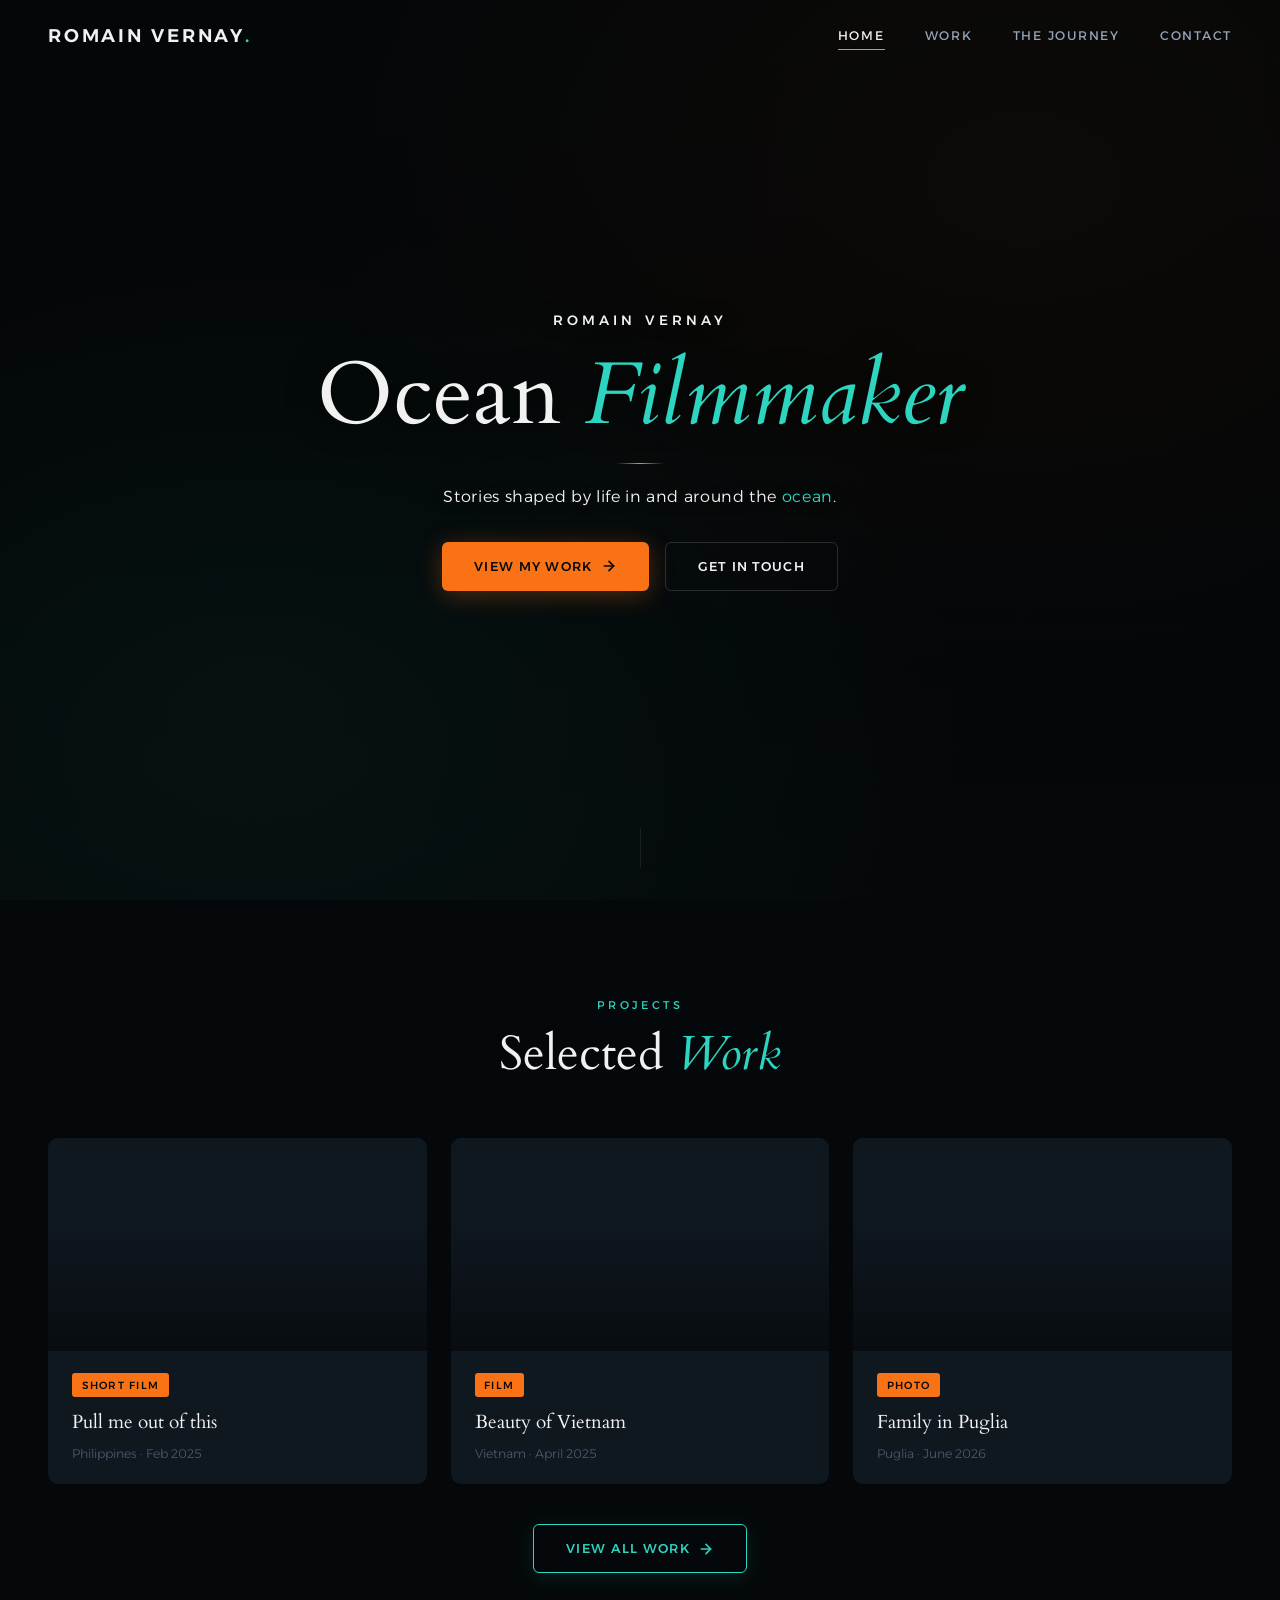
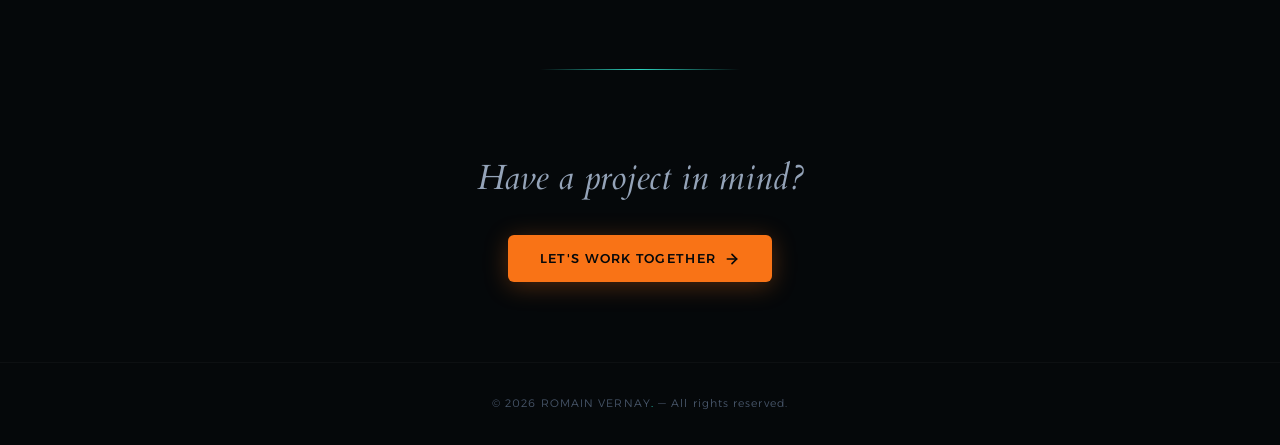
==== commit 2c0bf40d: "Add files via upload" ====
--- a/index.html
+++ b/index.html
@@ -3,7 +3,7 @@
 <head>
   <meta charset="UTF-8">
   <meta name="viewport" content="width=device-width, initial-scale=1.0">
-  <title>Romain Vernay — Underwater Visual Storyteller</title>
+  <title>Romain Vernay — Ocean Filmmaker</title>
   <meta name="description" content="Romain Vernay — Underwater filmmaker and photographer. Cinematic visual storytelling from the Philippines and beyond.">
 
   <!-- FontAwesome -->
@@ -20,7 +20,7 @@
     <!-- Desktop nav -->
     <nav class="nav-desktop" id="nav-desktop">
       <a href="index.html" class="nav-desktop__link nav-desktop__link--active">Home</a>
-      <a href="portfolio.html" class="nav-desktop__link">Stories</a>
+      <a href="work.html" class="nav-desktop__link">Work</a>
       <a href="the-journey.html" class="nav-desktop__link">The Journey</a>
       <a href="contact.html" class="nav-desktop__link">Contact</a>
     </nav>
@@ -36,7 +36,7 @@
   <!-- Mobile overlay -->
   <nav class="nav-mobile" id="nav-mobile">
     <a href="index.html" class="nav-mobile__link">Home</a>
-    <a href="portfolio.html" class="nav-mobile__link">Stories</a>
+    <a href="work.html" class="nav-mobile__link">Work</a>
     <a href="the-journey.html" class="nav-mobile__link">The Journey</a>
     <a href="contact.html" class="nav-mobile__link">Contact</a>
   </nav>
@@ -51,15 +51,15 @@
 
     <div class="hero__content">
       <p class="hero__label">Romain Vernay</p>
-      <h1 class="hero__name">Building a life <em>around the ocean.</em></h1>
+      <h1 class="hero__name">Ocean <em>Filmmaker</em></h1>
       <div class="hero__divider"></div>
-      <p class="hero__tagline">One dive. One story. One film at a time.</p>
+      <p class="hero__tagline">Stories shaped by life in and around the <span class="hero__tagline-accent">ocean</span>.</p>
       <div class="hero__buttons">
-        <a href="portfolio.html" class="btn btn--orange" id="cta-portfolio">
-          Discover my work
+        <a href="work.html" class="btn btn--orange" id="cta-portfolio">
+          View my work
           <svg class="btn__arrow" width="16" height="16" viewBox="0 0 24 24" fill="none" stroke="currentColor" stroke-width="2.5" stroke-linecap="round" stroke-linejoin="round"><line x1="5" y1="12" x2="19" y2="12"/><polyline points="12 5 19 12 12 19"/></svg>
         </a>
-        <a href="contact.html" class="btn btn--ghost" id="cta-contact">Start your story</a>
+        <a href="contact.html" class="btn btn--ghost" id="cta-contact">Get in touch</a>
       </div>
     </div>
 
@@ -68,23 +68,7 @@
     </div>
   </section>
 
-  <!-- ===== PROOF STRIP ===== -->
-  <section class="proof-strip reveal" id="proof-strip">
-    <div class="proof-strip__inner">
-      <div class="proof-strip__item">
-        <i class="fa-solid fa-globe proof-strip__icon"></i>
-        <p class="proof-strip__text"> Available <strong>worldwide</strong></p>
-      </div>
-      <div class="proof-strip__item">
-        <i class="fa-solid fa-water proof-strip__icon"></i>
-        <p class="proof-strip__text"> <strong>Scuba</strong> &amp; <strong>freediving</strong></p>
-      </div>
-      <div class="proof-strip__item">
-        <i class="fa-solid fa-camera proof-strip__icon"></i>
-        <p class="proof-strip__text"> <strong>Photo</strong> • <strong>Video</strong> • <strong>Drone</strong></p>
-      </div>
-    </div>
-  </section>
+
 
   <!-- ===== SELECTED WORK ===== -->
   <section class="section" id="selected-work">
@@ -141,7 +125,7 @@
       </div>
 
       <div class="work-cta reveal">
-        <a href="portfolio.html" class="btn btn--teal-outline" id="cta-all-work">
+        <a href="work.html" class="btn btn--teal-outline" id="cta-all-work">
           View all work
           <svg class="btn__arrow" width="16" height="16" viewBox="0 0 24 24" fill="none" stroke="currentColor" stroke-width="2.5" stroke-linecap="round" stroke-linejoin="round"><line x1="5" y1="12" x2="19" y2="12"/><polyline points="12 5 19 12 12 19"/></svg>
         </a>
@@ -151,8 +135,11 @@
 
   <!-- ===== CONTACT STRIP ===== -->
   <section class="contact-strip reveal" id="contact-cta">
-    <p class="contact-strip__text">Available for collaborations</p>
-    <a href="contact.html" class="btn btn--orange" id="cta-get-in-touch">Let's work together</a>
+    <p class="contact-strip__text">Have a project in mind?</p>
+    <a href="contact.html" class="btn btn--orange" id="cta-get-in-touch">
+      Let's work together
+      <svg class="btn__arrow" width="16" height="16" viewBox="0 0 24 24" fill="none" stroke="currentColor" stroke-width="2.5" stroke-linecap="round" stroke-linejoin="round"><line x1="5" y1="12" x2="19" y2="12"/><polyline points="12 5 19 12 12 19"/></svg>
+    </a>
   </section>
 
   <!-- ===== FOOTER ===== -->
@@ -160,6 +147,12 @@
     © 2026 ROMAIN VERNAY<span>.</span> — All rights reserved.
   </footer>
 
+  <!-- ===== VIDEO MODAL ===== -->
+  <div class="video-modal" id="video-modal">
+    <button class="video-modal__close" id="video-modal-close" aria-label="Close video">✕</button>
+    <div class="video-modal__wrapper" id="video-modal-wrapper"></div>
+  </div>
+
   <script src="site-config.js"></script>
   <script src="script.js"></script>
 </body>
--- a/style.css
+++ b/style.css
@@ -289,12 +289,12 @@
 
 .hero__label {
   font-family: var(--font-body);
-  font-size: .72rem;
-  font-weight: 400;
+  font-size: .85rem;
+  font-weight: 500;
   letter-spacing: .3em;
   text-transform: uppercase;
-  color: var(--teal);
-  text-shadow: 0 1px 10px rgba(0, 0, 0, .5);
+  color: var(--white);
+  text-shadow: 0 1px 12px rgba(0, 0, 0, .6), 0 0 20px rgba(0, 0, 0, .4);
   margin-bottom: 1rem;
   opacity: 0;
   animation: fadeUp .8s .3s ease forwards;
@@ -329,7 +329,7 @@
   font-family: var(--font-body);
   font-size: clamp(.85rem, 1.6vw, 1rem);
   font-weight: 300;
-  color: var(--grey);
+  color: var(--white);
   letter-spacing: .04em;
   text-shadow: 0 1px 12px rgba(0, 0, 0, .5);
   margin-bottom: 2rem;
@@ -337,6 +337,10 @@
   animation: fadeUp .8s .75s ease forwards;
 }
 
+.hero__tagline-accent {
+  color: var(--teal);
+}
+
 .hero__buttons {
   display: flex;
   gap: 1rem;
@@ -344,6 +348,32 @@
   flex-wrap: wrap;
   opacity: 0;
   animation: fadeUp .8s .9s ease forwards;
+}
+
+/* Service tags — PHOTO · VIDEO · DRONE */
+.hero__tags {
+  display: flex;
+  align-items: center;
+  justify-content: center;
+  gap: .5rem;
+  margin-bottom: 2rem;
+  opacity: 0;
+  animation: fadeUp .8s .82s ease forwards;
+}
+
+.hero__tag {
+  font-family: var(--font-body);
+  font-size: .65rem;
+  font-weight: 500;
+  letter-spacing: .25em;
+  text-transform: uppercase;
+  color: var(--teal);
+}
+
+.hero__tag-sep {
+  font-size: .75rem;
+  color: var(--grey-dim);
+  user-select: none;
 }
 
 /* Scroll hint */
@@ -452,6 +482,106 @@
 .btn--teal-outline:hover {
   background: rgba(45, 212, 191, .08);
   box-shadow: 0 8px 32px var(--teal-glow);
+}
+
+.btn--teal {
+  background: var(--teal);
+  color: var(--bg);
+  box-shadow: 0 4px 24px var(--teal-glow);
+}
+
+.btn--teal:hover {
+  background: #5eead4;
+  box-shadow: 0 8px 32px rgba(45, 212, 191, .4);
+}
+
+/* ============================================
+   VIDEO MODAL (YouTube Lightbox)
+   ============================================ */
+.video-modal {
+  position: fixed;
+  inset: 0;
+  z-index: 10000;
+  display: flex;
+  align-items: center;
+  justify-content: center;
+  background: rgba(0, 0, 0, .92);
+  backdrop-filter: blur(10px);
+  -webkit-backdrop-filter: blur(10px);
+  opacity: 0;
+  visibility: hidden;
+  transition: opacity .35s ease, visibility .35s ease;
+}
+
+.video-modal--open {
+  opacity: 1;
+  visibility: visible;
+}
+
+.video-modal__close {
+  position: absolute;
+  top: clamp(1rem, 3vw, 2rem);
+  right: clamp(1rem, 3vw, 2rem);
+  width: 48px;
+  height: 48px;
+  border-radius: 50%;
+  border: 1px solid rgba(255, 255, 255, .15);
+  background: rgba(255, 255, 255, .06);
+  color: var(--white);
+  font-size: 1.25rem;
+  cursor: pointer;
+  display: flex;
+  align-items: center;
+  justify-content: center;
+  transition: transform .3s ease, background .3s ease, border-color .3s ease;
+  z-index: 10001;
+}
+
+.video-modal__close:hover {
+  transform: rotate(90deg);
+  background: rgba(255, 255, 255, .12);
+  border-color: rgba(255, 255, 255, .3);
+}
+
+.video-modal__wrapper {
+  position: relative;
+  width: min(90vw, 1200px);
+  max-width: 1200px;
+  aspect-ratio: 16 / 9;
+  border-radius: 8px;
+  overflow: hidden;
+  box-shadow: 0 20px 80px rgba(0, 0, 0, .6);
+  transform: scale(.94);
+  transition: transform .35s ease;
+}
+
+.video-modal--open .video-modal__wrapper {
+  transform: scale(1);
+}
+
+.video-modal__wrapper iframe {
+  position: absolute;
+  top: 0;
+  left: 0;
+  width: 100%;
+  height: 100%;
+  border: 0;
+}
+
+/* Video modal — mobile */
+@media (max-width: 768px) {
+  .video-modal__wrapper {
+    width: 96vw;
+    border-radius: 6px;
+  }
+
+  .video-modal__close {
+    width: 40px;
+    height: 40px;
+    font-size: 1.1rem;
+    top: .75rem;
+    right: .75rem;
+  }
 }
 
 .btn__arrow {
@@ -2487,7 +2617,7 @@
   border-color: var(--orange);
 }
 
-/* ── Filmmaking — orange accents ── */
+/* ── Filmmaking — STRICT ORANGE color code ── */
 
 .page-filmmaking .section__kicker {
   color: var(--orange);
@@ -2497,6 +2627,54 @@
   color: var(--orange);
 }
 
+/* Page hero — orange accents */
+.page-filmmaking .page-hero__kicker {
+  color: var(--orange);
+}
+
+.page-filmmaking .page-hero__title em {
+  color: var(--orange);
+}
+
+.page-filmmaking .page-hero__divider {
+  background: linear-gradient(90deg, transparent, var(--orange), transparent);
+}
+
+/* Back button — orange */
+.page-filmmaking .btn-back {
+  color: var(--orange);
+  border-color: rgba(249, 115, 22, .2);
+}
+
+.page-filmmaking .btn-back:hover {
+  background: rgba(249, 115, 22, .1);
+  color: var(--orange);
+  border-color: var(--orange);
+  box-shadow: 0 4px 20px rgba(249, 115, 22, .12);
+}
+
+.page-filmmaking .btn-back i {
+  color: var(--orange);
+}
+
+/* Footer socials — orange on filmmaking */
+.page-filmmaking .footer-social {
+  border-color: rgba(249, 115, 22, .1);
+  color: var(--orange);
+}
+
+.page-filmmaking .footer-social:hover {
+  background: rgba(249, 115, 22, .08);
+  border-color: var(--orange);
+}
+
+.page-filmmaking .footer-full__copy span {
+  color: var(--orange);
+}
+
+.page-filmmaking .contact-strip::before {
+  background: linear-gradient(90deg, transparent, var(--orange), transparent);
+}
 
 .page-filmmaking .showreel__container {
   box-shadow:
@@ -2519,3 +2697,257 @@
   fill: var(--orange);
 }
 
+/* ============================================
+   PHOTOGRAPHY — Editorial Section Headers
+   ============================================ */
+.editorial-section {
+  position: relative;
+}
+
+.editorial-section + .editorial-section {
+  padding-top: 0;
+}
+
+.editorial-section__header {
+  margin-bottom: clamp(2.5rem, 5vw, 4rem);
+  position: relative;
+}
+
+.editorial-section__title {
+  font-family: var(--font-display);
+  font-size: clamp(1.8rem, 4vw, 2.8rem);
+  font-weight: 400;
+  font-style: italic;
+  color: var(--white);
+  letter-spacing: .03em;
+}
+
+.editorial-section__line {
+  width: 48px;
+  height: 2px;
+  background: var(--teal);
+  margin-top: 1rem;
+}
+
+
+/* ============================================
+   FILMMAKING — Cinematic Vertical Blocks
+   ============================================ */
+.film-block {
+  margin-bottom: clamp(5rem, 10vw, 9rem);
+  position: relative;
+}
+
+.film-block:last-child {
+  margin-bottom: 0;
+}
+
+/* Media area — large cinematic thumbnail */
+.film-block__media-link {
+  display: block;
+  text-decoration: none;
+  color: inherit;
+}
+
+.film-block__media {
+  position: relative;
+  width: 100%;
+  aspect-ratio: 21 / 9;
+  border-radius: var(--radius-lg);
+  overflow: hidden;
+  background: var(--surface);
+  cursor: pointer;
+}
+
+.film-block__img,
+.film-block__video {
+  width: 100%;
+  height: 100%;
+  object-fit: cover;
+  display: block;
+  filter: saturate(.8) brightness(.85);
+  transition: filter .6s ease, transform .6s ease;
+}
+
+.film-block:hover .film-block__img,
+.film-block:hover .film-block__video {
+  filter: saturate(1) brightness(.95);
+  transform: scale(1.03);
+}
+
+.film-block__media-overlay {
+  position: absolute;
+  inset: 0;
+  background: linear-gradient(
+    180deg,
+    transparent 40%,
+    rgba(5, 8, 10, .7) 100%
+  );
+  z-index: 1;
+  transition: opacity .4s ease;
+}
+
+.film-block:hover .film-block__media-overlay {
+  opacity: .6;
+}
+
+/* Play button centered */
+.film-block__play {
+  position: absolute;
+  top: 50%;
+  left: 50%;
+  transform: translate(-50%, -50%) scale(.85);
+  width: 80px;
+  height: 80px;
+  border-radius: 50%;
+  border: 2px solid rgba(249, 115, 22, .5);
+  background: rgba(5, 8, 10, .45);
+  backdrop-filter: blur(6px);
+  display: flex;
+  align-items: center;
+  justify-content: center;
+  z-index: 2;
+  color: var(--orange);
+  opacity: 0;
+  transition: opacity .35s ease, transform .35s ease, border-color .35s ease;
+}
+
+.film-block__play svg {
+  margin-left: 4px;
+}
+
+.film-block:hover .film-block__play {
+  opacity: 1;
+  transform: translate(-50%, -50%) scale(1);
+  border-color: var(--orange);
+}
+
+/* Info section */
+.film-block__info {
+  padding: clamp(1.5rem, 3vw, 2.5rem) 0;
+}
+
+.film-block__info-inner {
+  max-width: 720px;
+}
+
+.film-block__title {
+  font-family: var(--font-display);
+  font-size: clamp(1.6rem, 3.5vw, 2.6rem);
+  font-weight: 400;
+  font-style: italic;
+  color: var(--white);
+  margin-bottom: .5rem;
+  letter-spacing: .02em;
+}
+
+.film-block__meta {
+  font-family: var(--font-body);
+  font-size: .78rem;
+  font-weight: 400;
+  letter-spacing: .15em;
+  text-transform: uppercase;
+  color: var(--grey-dim);
+  margin-bottom: 1rem;
+}
+
+.film-block__description {
+  font-family: var(--font-body);
+  font-size: .92rem;
+  font-weight: 300;
+  color: var(--grey);
+  line-height: 1.75;
+  margin-bottom: 1.25rem;
+  max-width: 600px;
+}
+
+.film-block__roles {
+  display: flex;
+  flex-wrap: wrap;
+  gap: .5rem;
+}
+
+.film-block__role {
+  display: inline-block;
+  padding: .3rem .85rem;
+  font-size: .65rem;
+  font-weight: 500;
+  letter-spacing: .12em;
+  text-transform: uppercase;
+  color: var(--orange);
+  background: rgba(249, 115, 22, .08);
+  border: 1px solid rgba(249, 115, 22, .15);
+  border-radius: 3px;
+  transition: background .3s ease, border-color .3s ease;
+}
+
+.film-block:hover .film-block__role {
+  background: rgba(249, 115, 22, .12);
+  border-color: rgba(249, 115, 22, .3);
+}
+
+/* --- Film block separator line --- */
+.film-block + .film-block::before {
+  content: '';
+  position: absolute;
+  top: calc(-1 * clamp(2.5rem, 5vw, 4.5rem));
+  left: 50%;
+  transform: translateX(-50%);
+  width: 1px;
+  height: clamp(2rem, 4vw, 3.5rem);
+  background: linear-gradient(180deg, transparent, rgba(249, 115, 22, .15), transparent);
+}
+
+/* --- Responsive --- */
+@media (max-width: 900px) {
+  .film-block__media {
+    aspect-ratio: 16 / 9;
+  }
+}
+
+@media (max-width: 768px) {
+  .film-block__media {
+    aspect-ratio: 16 / 9;
+    border-radius: var(--radius);
+  }
+
+  .film-block__play {
+    width: 60px;
+    height: 60px;
+  }
+
+  .film-block__play svg {
+    width: 36px;
+    height: 36px;
+  }
+
+  .editorial-section__header {
+    margin-bottom: 1.5rem;
+  }
+}
+
+@media (max-width: 480px) {
+  .film-block__media {
+    aspect-ratio: 16 / 10;
+  }
+
+  .film-block__play {
+    width: 48px;
+    height: 48px;
+  }
+
+  .film-block__play svg {
+    width: 28px;
+    height: 28px;
+  }
+
+  .film-block__roles {
+    gap: .35rem;
+  }
+
+  .film-block__role {
+    font-size: .6rem;
+    padding: .25rem .65rem;
+  }
+}
+
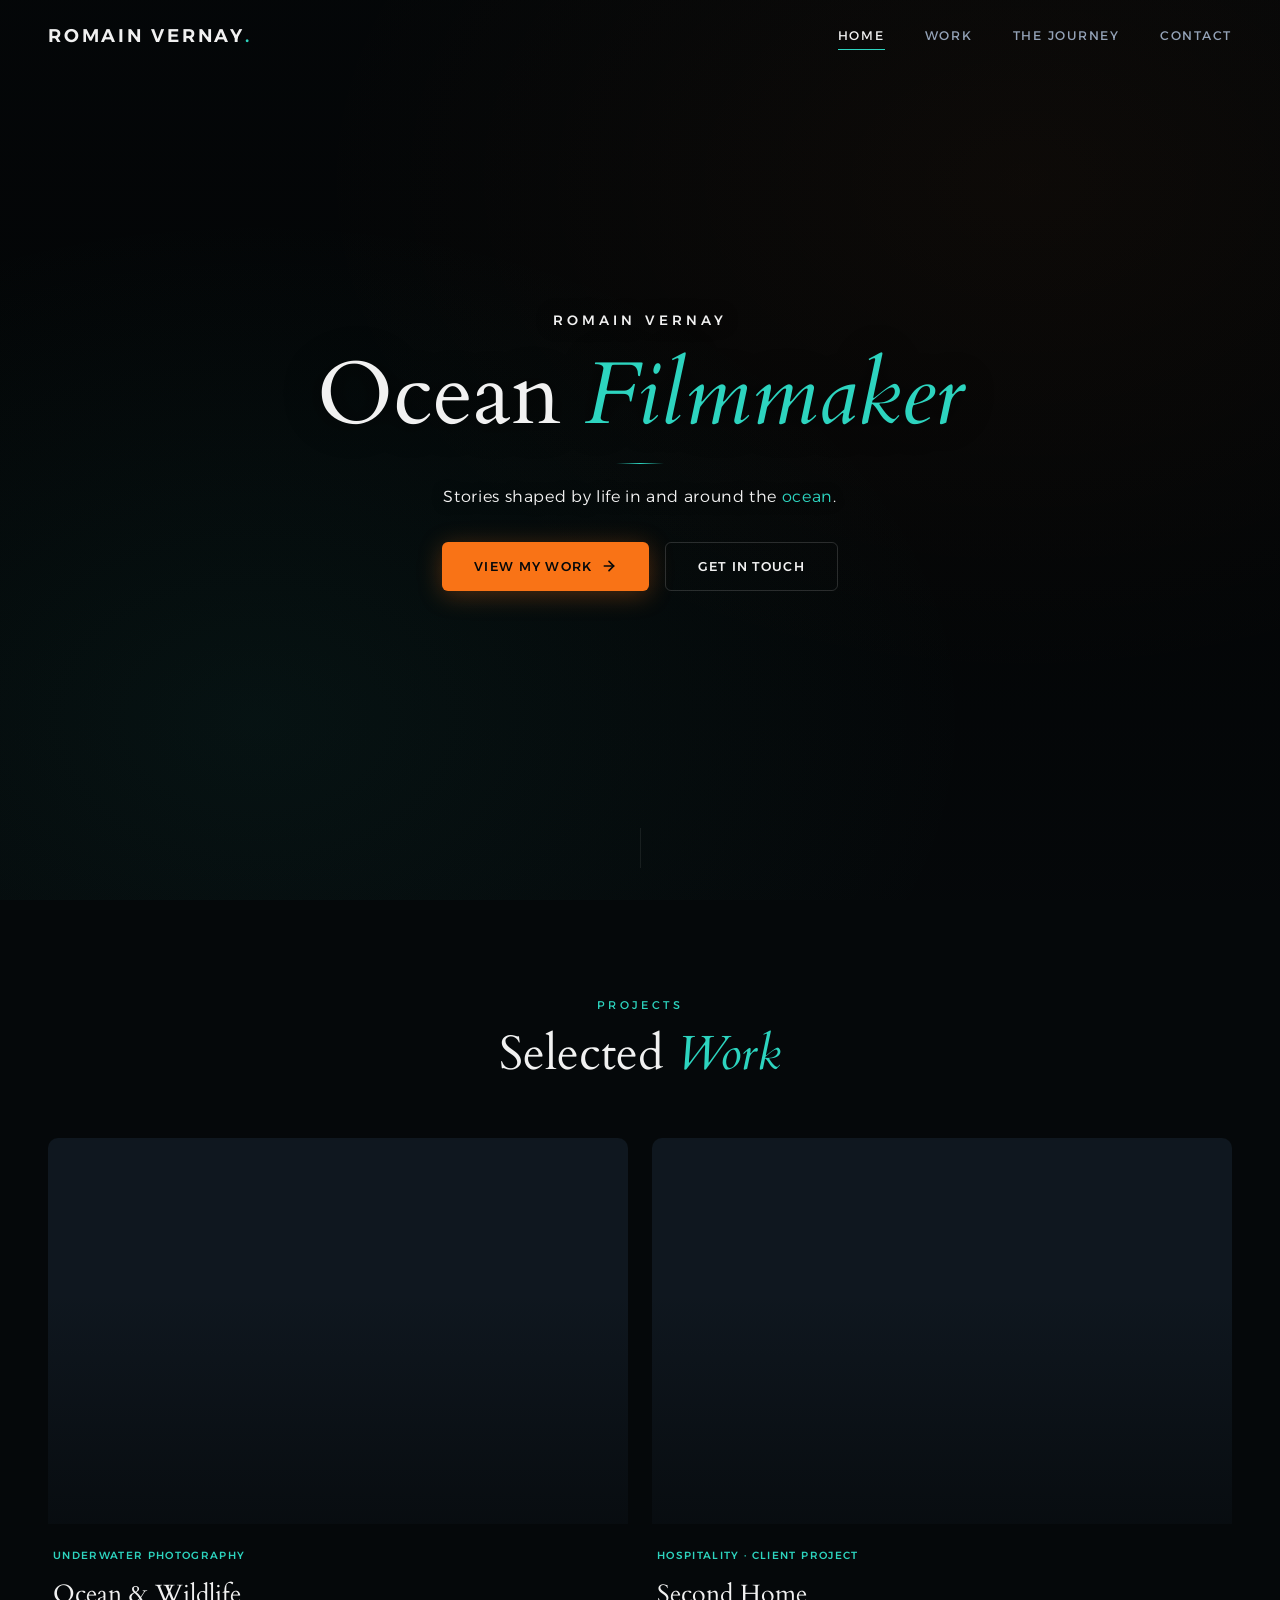
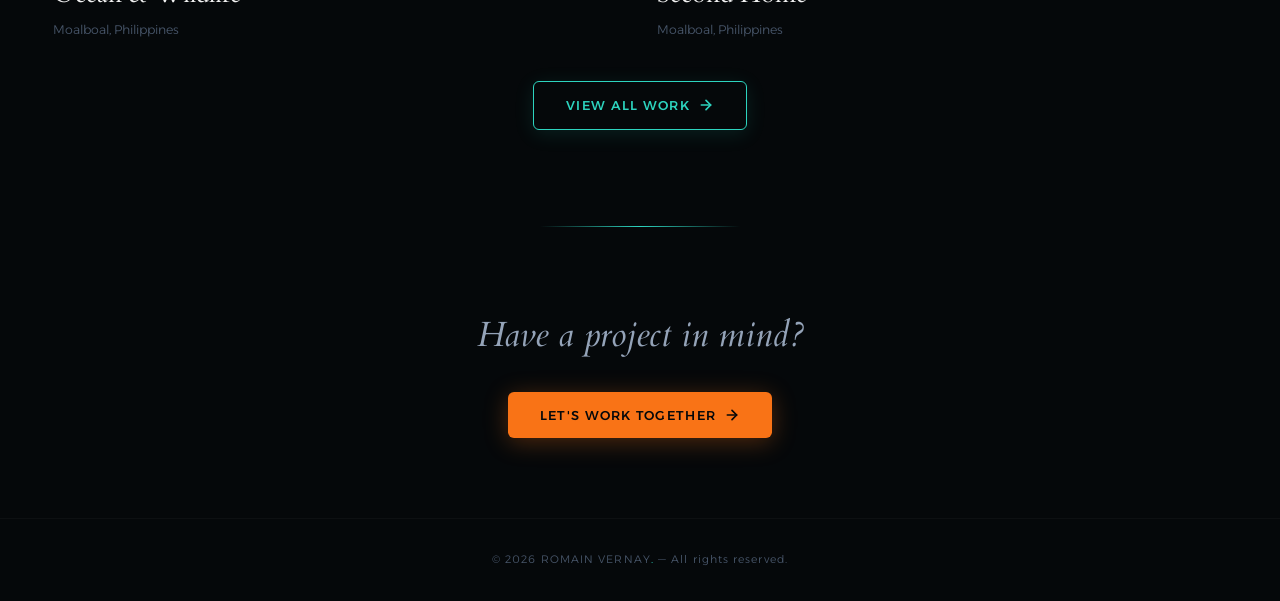
==== commit ebbf3781: "Replace fictional homepage film cards with two real photography projects" ====
--- a/index.html
+++ b/index.html
@@ -79,49 +79,27 @@
       </div>
 
       <div class="work-grid">
-
-        <!-- Card 1 -->
-        <article class="work-card reveal reveal-d1" id="work-1">
-          <div class="work-card__thumb" style="background-image: url('images/project-moalboal.webp');">
-            <div class="work-card__play">
-              <svg viewBox="0 0 24 24"><polygon points="6,3 20,12 6,21"/></svg>
+        <!-- Real projects; progressive enhancement also renders these from site-config.js. -->
+        <article class="work-card reveal reveal-d1">
+          <a href="photography.html#editorial-underwater" class="work-card__link" style="text-decoration:none;color:inherit;display:block;">
+            <div class="work-card__thumb" style="background-image: url('images/ocean/DSC04487.webp');"></div>
+            <div class="work-card__body">
+              <span class="work-card__tag">Underwater Photography</span>
+              <h3 class="work-card__title">Ocean &amp; Wildlife</h3>
+              <p class="work-card__meta">Moalboal, Philippines</p>
             </div>
-          </div>
-          <div class="work-card__body">
-            <span class="work-card__tag">Film</span>
-            <h3 class="work-card__title">Beneath Moalboal</h3>
-            <p class="work-card__meta">Philippines · March 2026</p>
-          </div>
+          </a>
         </article>
-
-        <!-- Card 2 -->
-        <article class="work-card reveal reveal-d2" id="work-2">
-          <div class="work-card__thumb" style="background-image: url('images/project-cebu.webp');">
-            <div class="work-card__play">
-              <svg viewBox="0 0 24 24"><polygon points="6,3 20,12 6,21"/></svg>
+        <article class="work-card reveal reveal-d2">
+          <a href="second-home.html" class="work-card__link" style="text-decoration:none;color:inherit;display:block;">
+            <div class="work-card__thumb" style="background-image: url('images/second-home/HIGHRES-1outside-hero.webp');"></div>
+            <div class="work-card__body">
+              <span class="work-card__tag">Hospitality · Client Project</span>
+              <h3 class="work-card__title">Second Home</h3>
+              <p class="work-card__meta">Moalboal, Philippines</p>
             </div>
-          </div>
-          <div class="work-card__body">
-            <span class="work-card__tag">Film</span>
-            <h3 class="work-card__title">Coral Nomads</h3>
-            <p class="work-card__meta">Cebu · November 2025</p>
-          </div>
+          </a>
         </article>
-
-        <!-- Card 3 -->
-        <article class="work-card reveal reveal-d3" id="work-3">
-          <div class="work-card__thumb" style="background-image: url('images/project-vietnam.webp');">
-            <div class="work-card__play">
-              <svg viewBox="0 0 24 24"><polygon points="6,3 20,12 6,21"/></svg>
-            </div>
-          </div>
-          <div class="work-card__body">
-            <span class="work-card__tag">Photo</span>
-            <h3 class="work-card__title">Vietnam — Rivers of Light</h3>
-            <p class="work-card__meta">Vietnam · August 2025</p>
-          </div>
-        </article>
-
       </div>
 
       <div class="work-cta reveal">
--- a/style.css
+++ b/style.css
@@ -2951,3 +2951,121 @@
   }
 }
 
+
+
+/* ===== Portfolio editorial refinements — 2026 ===== */
+.page-photography .editorial-section__header {
+  display: flex;
+  flex-direction: column;
+  align-items: center;
+  text-align: center;
+  gap: .8rem;
+  margin: 0 auto clamp(2.5rem, 5vw, 4.5rem);
+}
+.page-photography .editorial-section__eyebrow {
+  font-family: var(--font-body);
+  color: var(--teal);
+  font-size: .68rem;
+  letter-spacing: .24em;
+  text-transform: uppercase;
+}
+.page-photography .editorial-section__title {
+  font-size: clamp(2.1rem, 5vw, 4.2rem);
+  font-style: normal;
+  line-height: 1.12;
+  letter-spacing: -.025em;
+}
+.page-photography .editorial-section__title em {
+  font-weight: 400;
+  font-style: italic;
+  color: var(--teal);
+}
+.page-photography .editorial-section__subtitle {
+  color: var(--grey);
+  font-size: clamp(.78rem, 1.2vw, .9rem);
+  letter-spacing: .04em;
+}
+.page-photography .editorial-section__line {
+  margin: .4rem auto 0;
+  width: 56px;
+  height: 1px;
+  background: linear-gradient(90deg, transparent, var(--teal), transparent);
+}
+.page-photography .editorial-section + .editorial-section {
+  padding-top: clamp(3rem, 6vw, 6rem);
+}
+.page-photography .editorial-section {
+  scroll-margin-top: calc(var(--nav-h) + 1rem);
+}
+.page-photography .masonry__item img,
+.page-second-home .masonry__item img {
+  min-height: 0;
+  height: auto;
+  object-fit: contain;
+}
+.page-second-home .project-intro {
+  max-width: 760px;
+  margin: 0 auto clamp(2.5rem, 5vw, 4rem);
+  text-align: center;
+}
+.page-second-home .project-intro__description {
+  margin: 0 auto;
+  color: var(--grey);
+  line-height: 1.8;
+  max-width: 650px;
+  font-size: .95rem;
+}
+.page-second-home .project-cover {
+  max-width: var(--max-w);
+  margin: 0 auto clamp(2.5rem, 6vw, 5rem);
+  padding: 0 clamp(1rem, 4vw, 3rem);
+}
+.page-second-home .project-cover img {
+  width: 100%;
+  height: auto;
+  display: block;
+  border-radius: var(--radius);
+}
+.page-second-home .masonry {
+  margin-bottom: 2rem;
+}
+#selected-work .work-grid {
+  grid-template-columns: repeat(2, minmax(0, 1fr));
+}
+#selected-work .work-card__thumb {
+  aspect-ratio: 3 / 2;
+}
+#selected-work .work-card__tag {
+  background: transparent;
+  color: var(--teal);
+  padding: 0;
+  border-radius: 0;
+  letter-spacing: .13em;
+}
+#selected-work .work-card__body {
+  padding: 1.05rem .3rem 0;
+}
+#selected-work .work-card {
+  background: transparent;
+}
+#selected-work .work-card:hover {
+  box-shadow: none;
+  transform: translateY(-3px);
+}
+#selected-work .work-card__title {
+  font-size: clamp(1.2rem, 2vw, 1.55rem);
+  margin-bottom: .35rem;
+}
+@media (max-width: 768px) {
+  #selected-work .work-grid {
+    grid-template-columns: 1fr;
+    gap: 2.5rem;
+  }
+  .page-photography .editorial-section__header {
+    margin-bottom: 2rem;
+    gap: .6rem;
+  }
+  .page-photography .editorial-section__title {
+    font-size: clamp(2rem, 8vw, 2.9rem);
+  }
+}
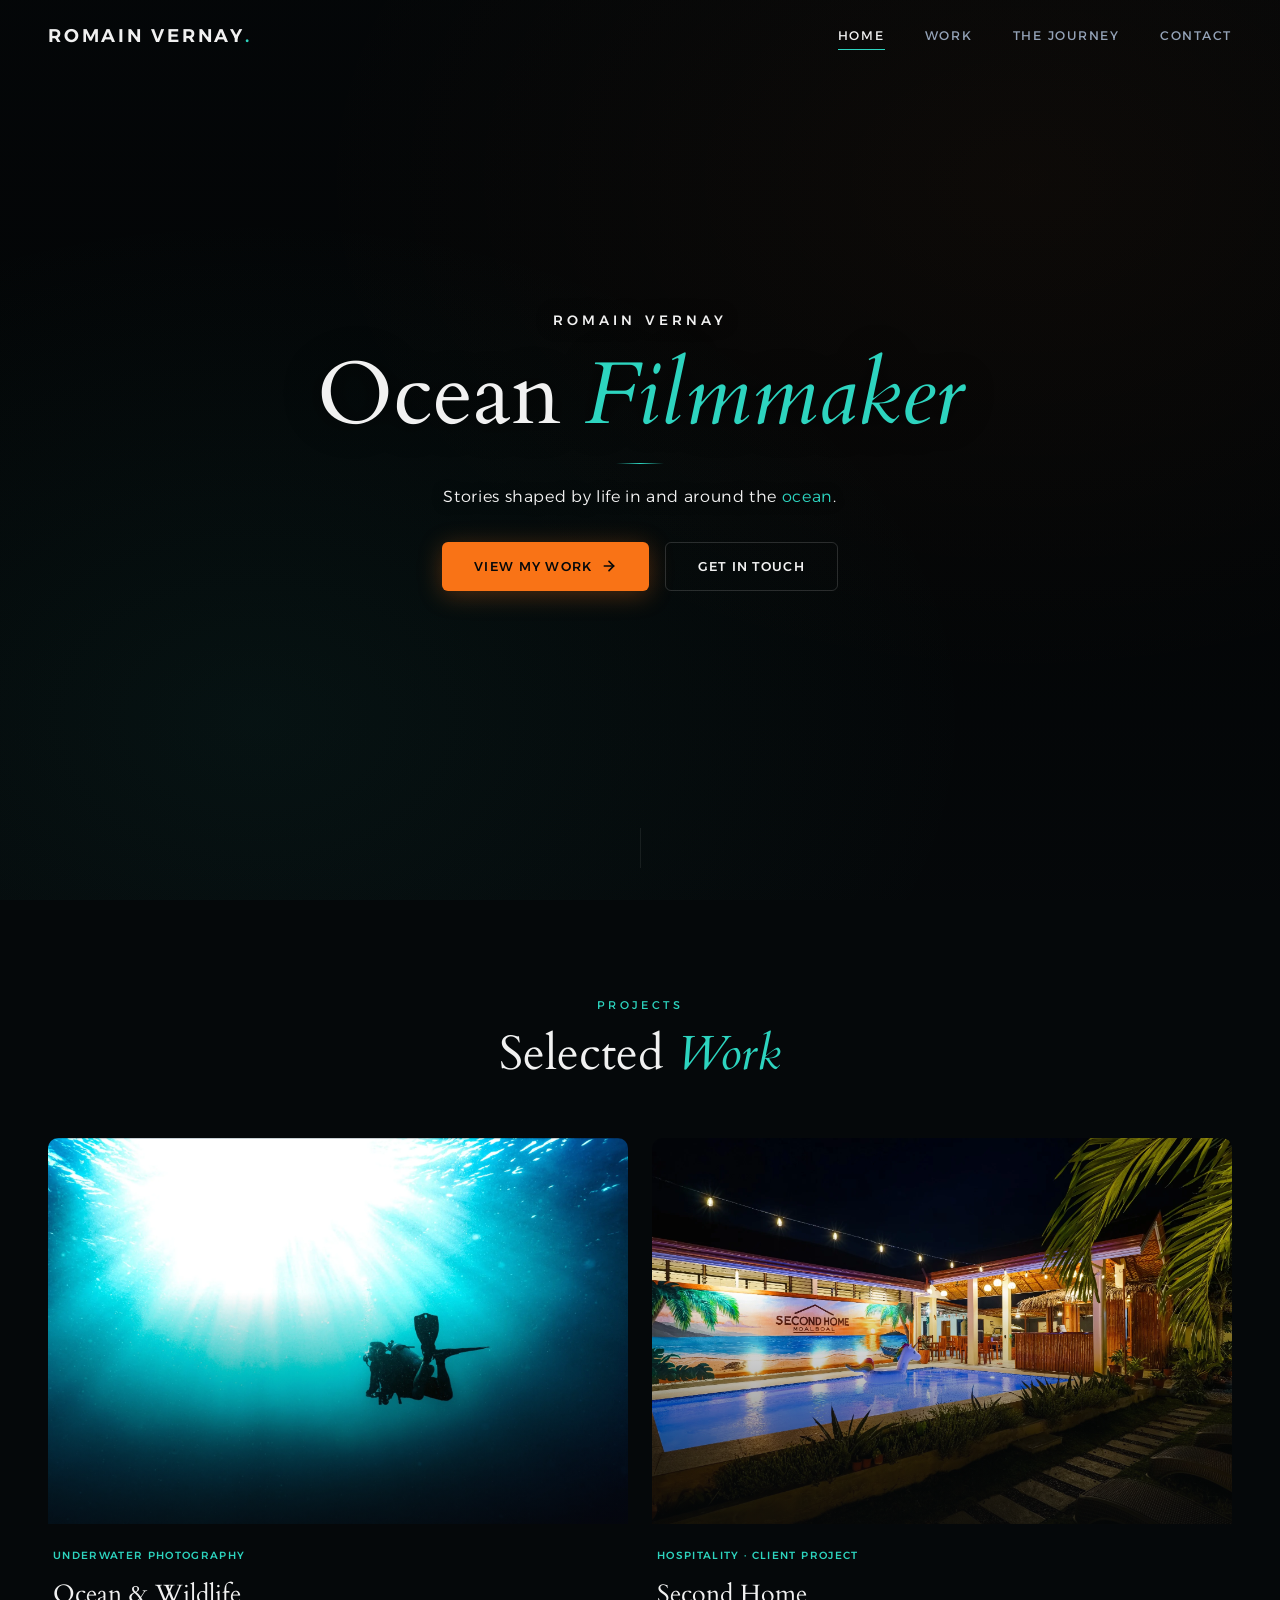
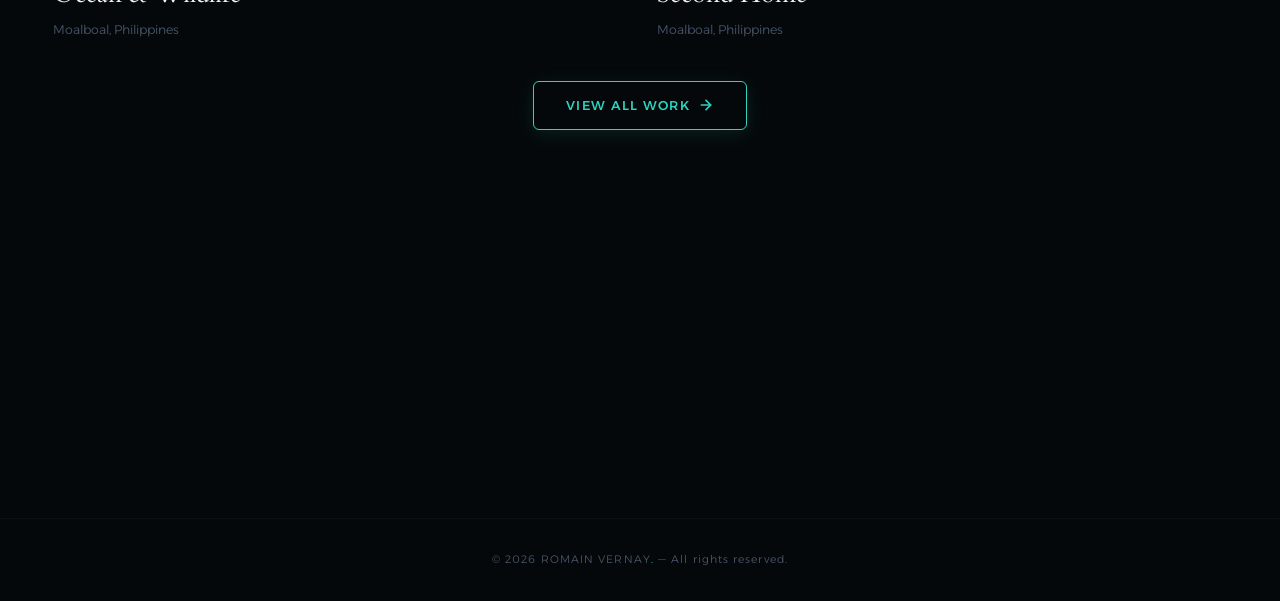
==== commit 91bbada6: "Prepare ocean hero with HEVC first, AVC fallback and poster" ====
--- a/index.html
+++ b/index.html
@@ -43,8 +43,11 @@
 
   <!-- ===== HERO ===== -->
   <section class="hero" id="hero">
-    <video class="hero__video" autoplay loop muted playsinline>
-      <source src="images/vietnam-loop.mp4" type="video/mp4">
+    <video class="hero__video" autoplay loop muted playsinline preload="metadata"
+           poster="images/hero-poster.webp" aria-hidden="true">
+      <!-- Source order: high-efficiency HEVC where supported, H.264 fallback. -->
+      <source src="images/hero-ocean-h265.mp4" type='video/mp4; codecs="hvc1"'>
+      <source src="images/hero-ocean-h264.mp4" type='video/mp4; codecs="avc1"'>
     </video>
     <div class="hero__overlay"></div>
     <div class="hero__color-grade"></div>
--- a/style.css
+++ b/style.css
@@ -2959,37 +2959,21 @@
   flex-direction: column;
   align-items: center;
   text-align: center;
-  gap: .8rem;
-  margin: 0 auto clamp(2.5rem, 5vw, 4.5rem);
-}
-.page-photography .editorial-section__eyebrow {
-  font-family: var(--font-body);
-  color: var(--teal);
-  font-size: .68rem;
-  letter-spacing: .24em;
-  text-transform: uppercase;
+  margin: 0 auto clamp(2.4rem, 5vw, 4rem);
 }
 .page-photography .editorial-section__title {
-  font-size: clamp(2.1rem, 5vw, 4.2rem);
+  font-family: var(--font-display);
+  font-size: clamp(2.1rem, 4.6vw, 3.8rem);
+  font-weight: 400;
   font-style: normal;
-  line-height: 1.12;
-  letter-spacing: -.025em;
+  line-height: 1.14;
+  letter-spacing: -.018em;
+  text-wrap: balance;
 }
 .page-photography .editorial-section__title em {
   font-weight: 400;
   font-style: italic;
   color: var(--teal);
-}
-.page-photography .editorial-section__subtitle {
-  color: var(--grey);
-  font-size: clamp(.78rem, 1.2vw, .9rem);
-  letter-spacing: .04em;
-}
-.page-photography .editorial-section__line {
-  margin: .4rem auto 0;
-  width: 56px;
-  height: 1px;
-  background: linear-gradient(90deg, transparent, var(--teal), transparent);
 }
 .page-photography .editorial-section + .editorial-section {
   padding-top: clamp(3rem, 6vw, 6rem);
@@ -3069,3 +3053,202 @@
     font-size: clamp(2rem, 8vw, 2.9rem);
   }
 }
+
+/* Photography / commissioned projects — clear navigation to case studies */
+.page-photography .commission-feature {
+  display: block;
+  max-width: 1000px;
+  margin: 0 auto;
+  color: inherit;
+  text-decoration: none;
+  cursor: pointer;
+}
+.page-photography .commission-feature__image {
+  aspect-ratio: 16 / 9;
+  overflow: hidden;
+  border-radius: var(--radius);
+  background: var(--surface);
+}
+.page-photography .commission-feature__image img {
+  width: 100%;
+  height: 100%;
+  object-fit: cover;
+  display: block;
+  transition: transform .45s ease;
+}
+.page-photography .commission-feature:hover .commission-feature__image img,
+.page-photography .commission-feature:focus-visible .commission-feature__image img {
+  transform: scale(1.025);
+}
+.page-photography .commission-feature__info {
+  display: flex;
+  justify-content: space-between;
+  align-items: center;
+  gap: 1.5rem;
+  padding-top: 1rem;
+}
+.page-photography .commission-feature__title {
+  color: var(--white);
+  font-family: var(--font-display);
+  font-size: clamp(1.3rem, 2.4vw, 1.85rem);
+  font-weight: 400;
+  margin-bottom: .25rem;
+}
+.page-photography .commission-feature__meta {
+  color: var(--grey);
+  font-size: .82rem;
+}
+.page-photography .commission-feature__link {
+  color: var(--teal);
+  font-size: .82rem;
+  white-space: nowrap;
+}
+.page-photography .commission-feature:focus-visible {
+  outline: 2px solid var(--teal);
+  outline-offset: 5px;
+  border-radius: var(--radius);
+}
+@media (max-width: 600px) {
+  .page-photography .commission-feature__image {
+    aspect-ratio: 4 / 3;
+  }
+  .page-photography .commission-feature__info {
+    flex-direction: column;
+    align-items: flex-start;
+    gap: .45rem;
+  }
+}
+
+/* Photography page: direct category shortcuts, no additional landing page */
+.page-photography .photo-jump-nav {
+  display: flex;
+  justify-content: center;
+  align-items: center;
+  flex-wrap: wrap;
+  gap: .6rem;
+  margin: clamp(1.5rem, 3vw, 2.5rem) auto 0;
+}
+.page-photography .photo-jump-nav__link {
+  display: inline-flex;
+  justify-content: center;
+  align-items: center;
+  min-height: 42px;
+  padding: .62rem 1.15rem;
+  border: 1px solid rgba(158, 180, 184, .26);
+  border-radius: 999px;
+  text-decoration: none;
+  color: var(--grey);
+  font-family: var(--font-body);
+  font-size: .76rem;
+  font-weight: 400;
+  letter-spacing: .035em;
+  transition: border-color .25s ease, color .25s ease, background .25s ease;
+}
+.page-photography .photo-jump-nav__link:hover,
+.page-photography .photo-jump-nav__link:focus-visible {
+  border-color: var(--teal);
+  background: rgba(45, 212, 191, .07);
+  color: var(--white);
+}
+html {
+  scroll-behavior: smooth;
+}
+@media (prefers-reduced-motion: reduce) {
+  html { scroll-behavior: auto; }
+}
+
+/* Client Work: one centered card today, responsive grid as new projects arrive. */
+.page-photography .client-projects {
+  display: grid;
+  grid-template-columns: repeat(2, minmax(0, 1fr));
+  align-items: start;
+  gap: clamp(1.25rem, 3vw, 2.25rem);
+  max-width: 1150px;
+  margin: 0 auto;
+}
+.page-photography .client-projects:has(> :only-child) {
+  grid-template-columns: minmax(0, 720px);
+  justify-content: center;
+}
+.page-photography .client-project {
+  display: block;
+  min-width: 0;
+  color: inherit;
+  text-decoration: none;
+}
+.page-photography .client-project__image {
+  position: relative;
+  aspect-ratio: 3 / 2;
+  overflow: hidden;
+  border-radius: var(--radius);
+  background: var(--surface);
+}
+.page-photography .client-project__image img {
+  display: block;
+  height: 100%;
+  width: 100%;
+  object-fit: cover;
+  transition: transform .45s ease;
+}
+.page-photography .client-project__overlay {
+  position: absolute;
+  right: 1rem;
+  bottom: 1rem;
+  padding: .55rem .85rem;
+  border-radius: 999px;
+  color: var(--white);
+  background: rgba(5, 8, 10, .88);
+  border: 1px solid rgba(45, 212, 191, .45);
+  font-size: .75rem;
+  letter-spacing: .04em;
+  pointer-events: none;
+}
+.page-photography .client-project__info {
+  display: flex;
+  align-items: center;
+  justify-content: space-between;
+  gap: 1rem;
+  margin-top: 1.05rem;
+}
+.page-photography .client-project__title {
+  font-family: var(--font-display);
+  color: var(--white);
+  font-size: clamp(1.35rem, 2.3vw, 1.8rem);
+  font-weight: 400;
+  margin-bottom: .2rem;
+}
+.page-photography .client-project__meta {
+  color: var(--grey);
+  font-size: .8rem;
+  line-height: 1.5;
+}
+.page-photography .client-project__action {
+  color: var(--teal);
+  white-space: nowrap;
+  font-size: .78rem;
+}
+.page-photography .client-project:hover img,
+.page-photography .client-project:focus-visible img { transform: scale(1.035); }
+.page-photography .client-project:focus-visible {
+  outline: 2px solid var(--teal);
+  outline-offset: 5px;
+}
+@media (max-width: 768px) {
+  .page-photography .client-projects {
+    grid-template-columns: 1fr;
+  }
+  .page-photography .photo-jump-nav { gap: .4rem; }
+  .page-photography .photo-jump-nav__link {
+    font-size: .69rem;
+    padding: .65rem .82rem;
+  }
+}
+@media (max-width: 420px) {
+  .page-photography .client-project__info {
+    flex-direction: column;
+    align-items: flex-start;
+    gap: .5rem;
+  }
+  .page-photography .photo-jump-nav { gap: .45rem; }
+  .page-photography .photo-jump-nav__link { min-height: 44px; }
+}
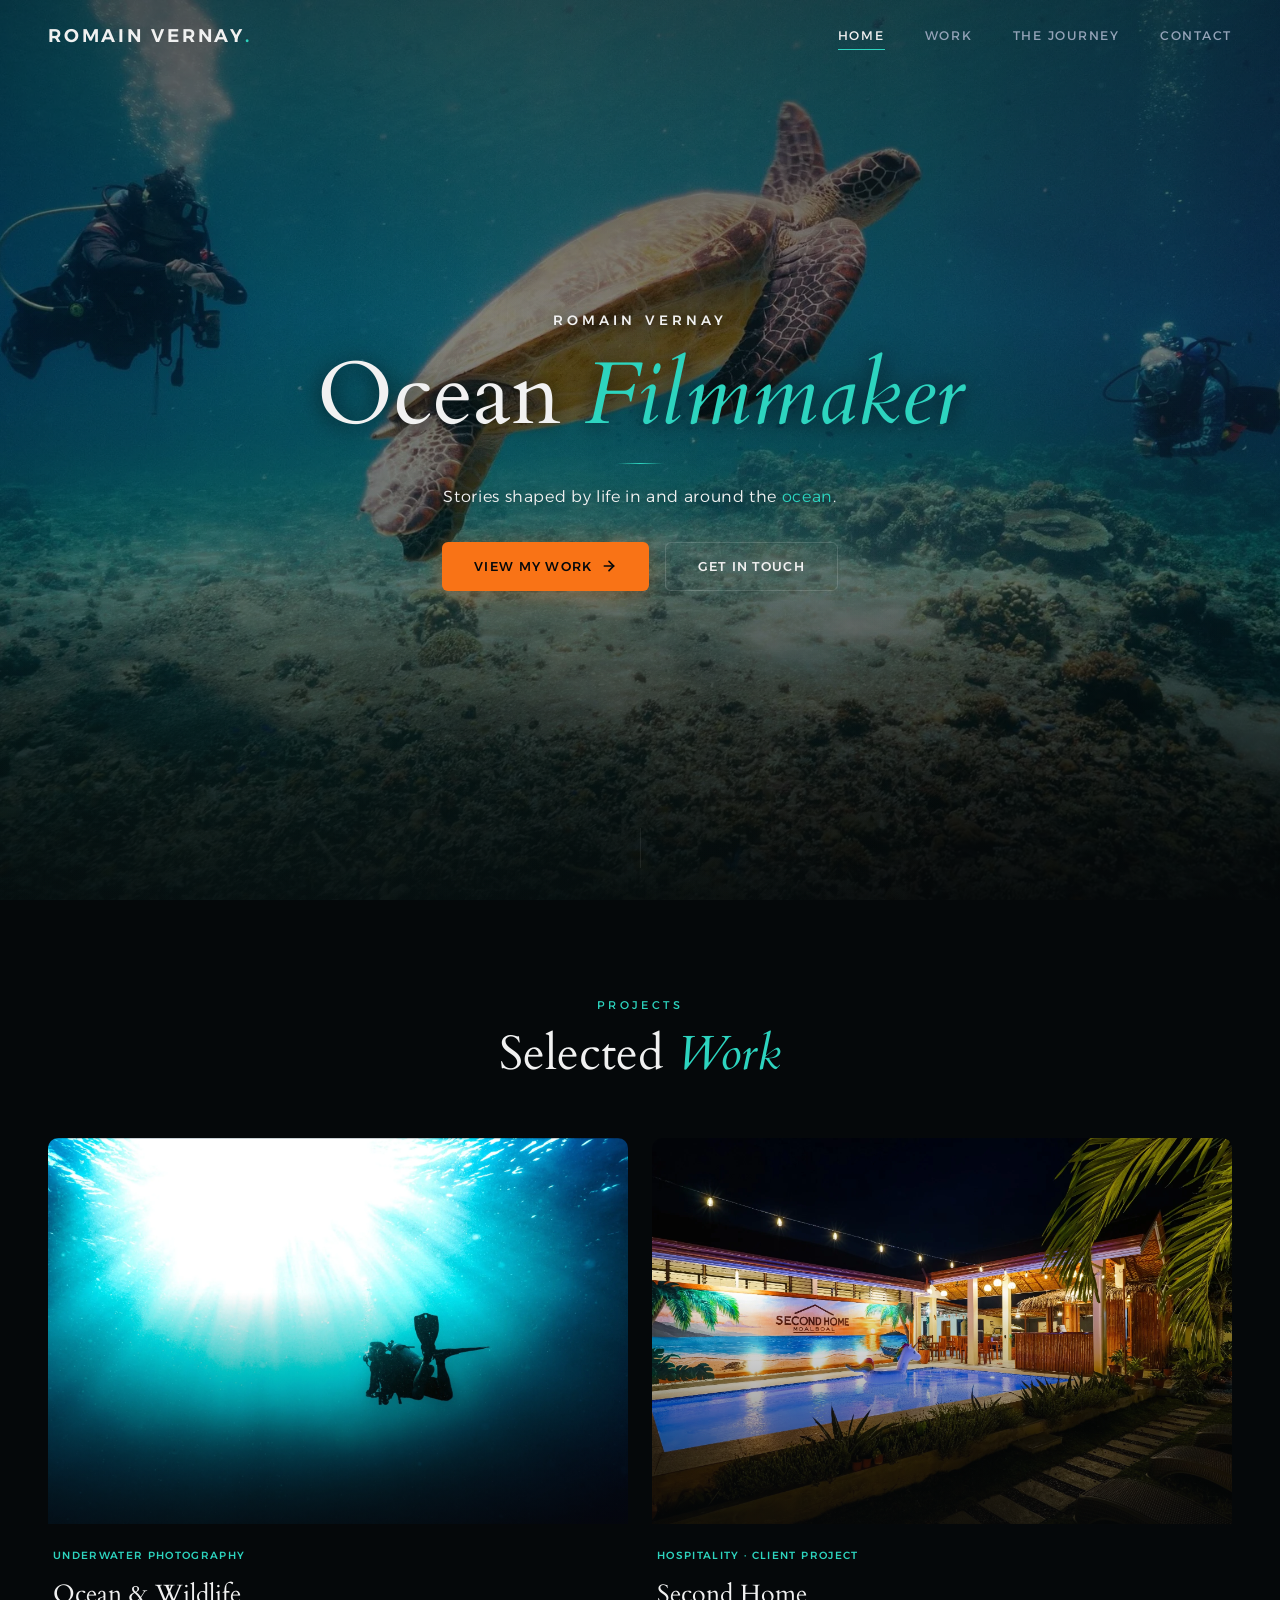
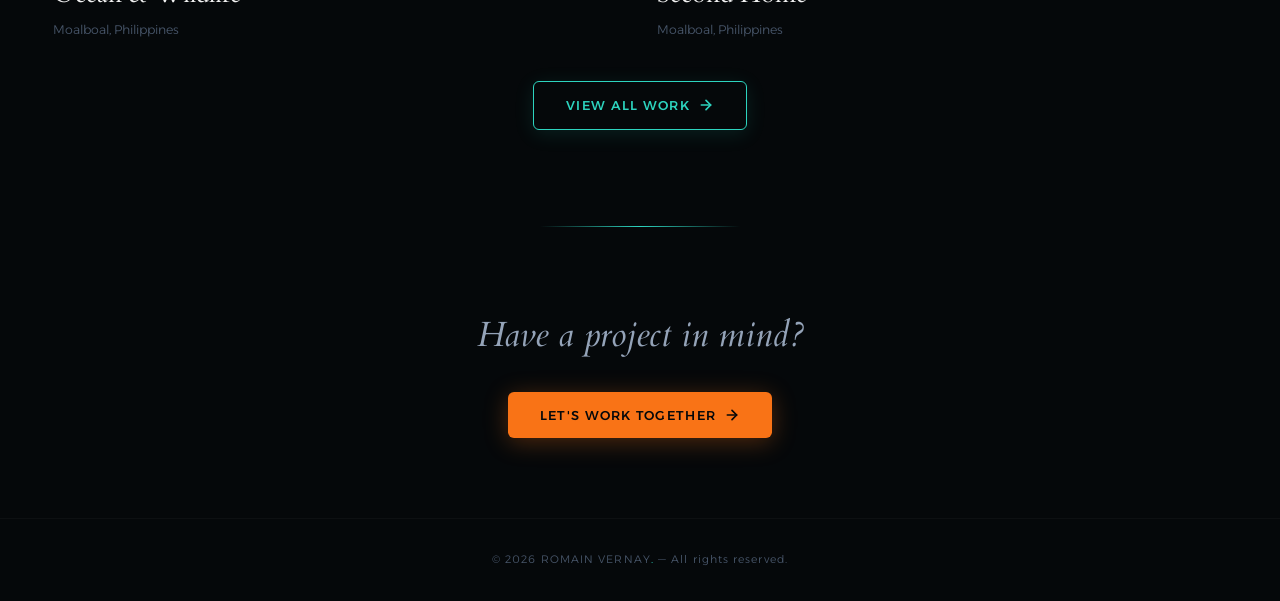
==== commit 6e6891bd: "Load RV. teal favicon on index.html" ====
--- a/index.html
+++ b/index.html
@@ -3,6 +3,7 @@
 <head>
   <meta charset="UTF-8">
   <meta name="viewport" content="width=device-width, initial-scale=1.0">
+  <link rel="icon" type="image/svg+xml" href="favicon.svg">
   <title>Romain Vernay — Ocean Filmmaker</title>
   <meta name="description" content="Romain Vernay — Underwater filmmaker and photographer. Cinematic visual storytelling from the Philippines and beyond.">
 
--- a/style.css
+++ b/style.css
@@ -3252,3 +3252,132 @@
   .page-photography .photo-jump-nav { gap: .45rem; }
   .page-photography .photo-jump-nav__link { min-height: 44px; }
 }
+
+/* Netlify form honeypot and unavailable social links stay off-screen. */
+.contact-form__honeypot,
+.contact-social-btn[hidden],
+.footer-social[hidden] {
+  display: none !important;
+}
+
+/* ============================================
+   CONTACT — CONFIRMATION PAGE
+   ============================================ */
+.message-success {
+  min-height: calc(100svh - var(--nav-h));
+  padding: calc(var(--nav-h) + 3rem) 1.5rem 5rem;
+  display: flex;
+  justify-content: center;
+  align-items: center;
+  text-align: center;
+}
+.message-success__inner {
+  width: 100%;
+  max-width: 630px;
+  display: flex;
+  flex-direction: column;
+  align-items: center;
+}
+.message-success__icon {
+  width: 58px;
+  height: 58px;
+  display: grid;
+  place-items: center;
+  margin-bottom: 1.7rem;
+  background: rgba(45, 212, 191, .10);
+  border-radius: 50%;
+  color: var(--teal);
+  font-size: 1.35rem;
+}
+.message-success__title {
+  margin: 0 0 1.1rem;
+  font-family: 'Cardo', Georgia, serif;
+  font-weight: 400;
+  font-size: clamp(2.3rem, 6vw, 4.4rem);
+  line-height: 1.15;
+  color: var(--white);
+}
+.message-success__title em {
+  font-style: italic;
+  color: var(--teal);
+}
+.message-success__desc {
+  max-width: 460px;
+  margin: 0 0 2.2rem;
+  font-size: clamp(.9rem, 2vw, 1.05rem);
+  line-height: 1.7;
+  color: var(--grey);
+}
+.message-success .btn {
+  display: inline-flex;
+  align-items: center;
+  gap: .75rem;
+}
+@media (max-width: 480px) {
+  .message-success { padding-inline: 1.25rem; }
+}
+
+/* ============================================
+   CONTACT — Editorial invitation
+   ============================================ */
+.contact-info-col {
+  min-width: 0;
+}
+.contact-intro__eyebrow {
+  color: var(--teal);
+  font-size: .68rem;
+  font-weight: 500;
+  letter-spacing: .19em;
+  margin: 0 0 1rem;
+}
+.contact-intro__title {
+  font: 400 clamp(1.9rem, 3.3vw, 2.65rem)/1.18 var(--font-display);
+  margin: 0 0 1.35rem;
+  color: var(--white);
+}
+.contact-intro__title em {
+  color: var(--teal);
+  font-style: italic;
+}
+.contact-intro__copy {
+  color: var(--grey);
+  font-size: .93rem;
+  line-height: 1.85;
+  max-width: 480px;
+  margin: 0;
+}
+.contact-intro__disciplines {
+  display: flex;
+  flex-wrap: wrap;
+  gap: 1.5rem;
+  padding: 1.6rem 0;
+  margin: 1.75rem 0;
+  border-top: 1px solid rgba(255,255,255,.09);
+  border-bottom: 1px solid rgba(255,255,255,.09);
+}
+.contact-intro__disciplines span {
+  display: inline-flex;
+  align-items: center;
+  gap: .65rem;
+  color: var(--white);
+  font-size: .8rem;
+  font-weight: 400;
+}
+.contact-intro__disciplines i { color: var(--teal); }
+.contact-intro__direct { margin-bottom: 1.65rem; }
+.contact-intro__direct .contact-info__label { color: var(--grey); }
+.contact-intro__direct .contact-info__link {
+  display: inline-flex;
+  flex-wrap: wrap;
+  align-items: center;
+  gap: .6rem;
+  font-size: clamp(.9rem, 2vw, 1rem);
+}
+.contact-intro__direct .contact-info__link i { font-size: .7rem; }
+.contact-info-col .contact-socials { margin-top: 0; }
+@media (max-width: 900px) {
+  .contact-intro__title { font-size: clamp(1.9rem, 6vw, 2.6rem); }
+}
+@media (max-width: 480px) {
+  .contact-intro__disciplines { gap: 1.1rem; }
+}
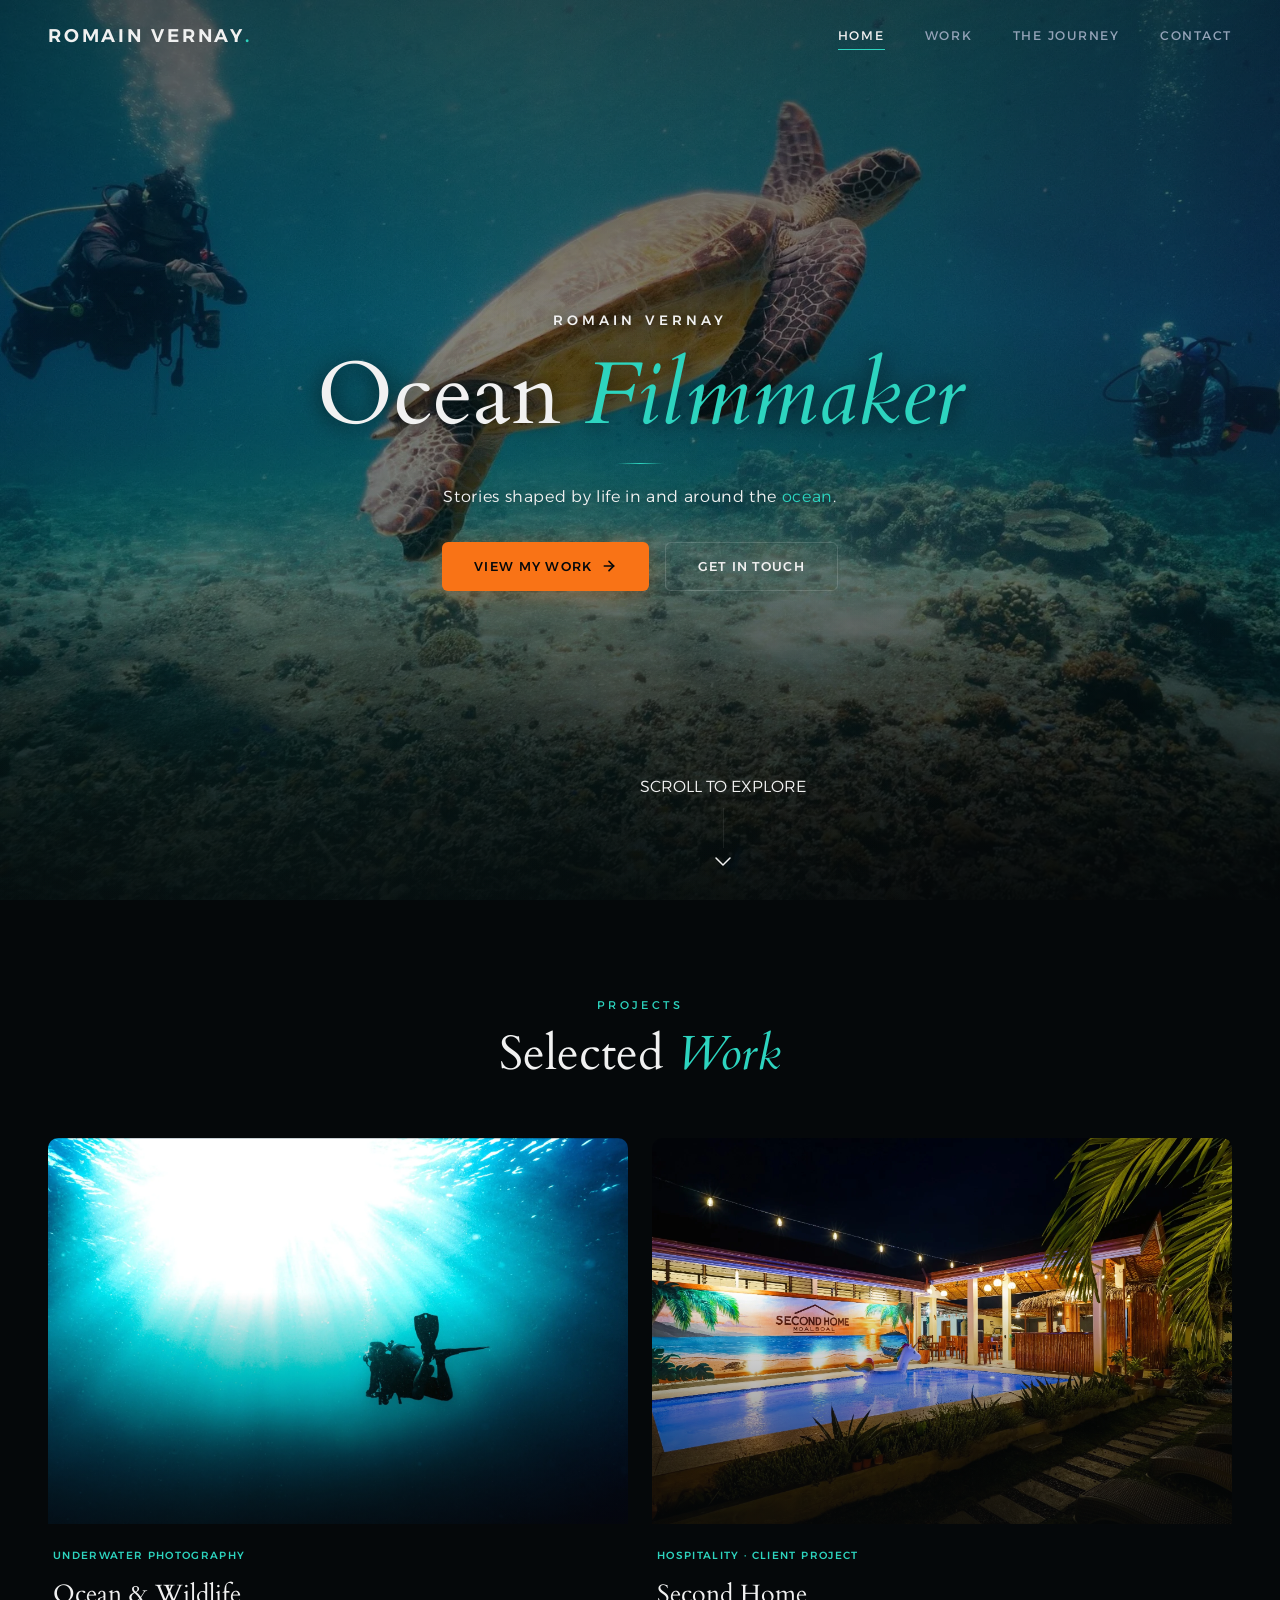
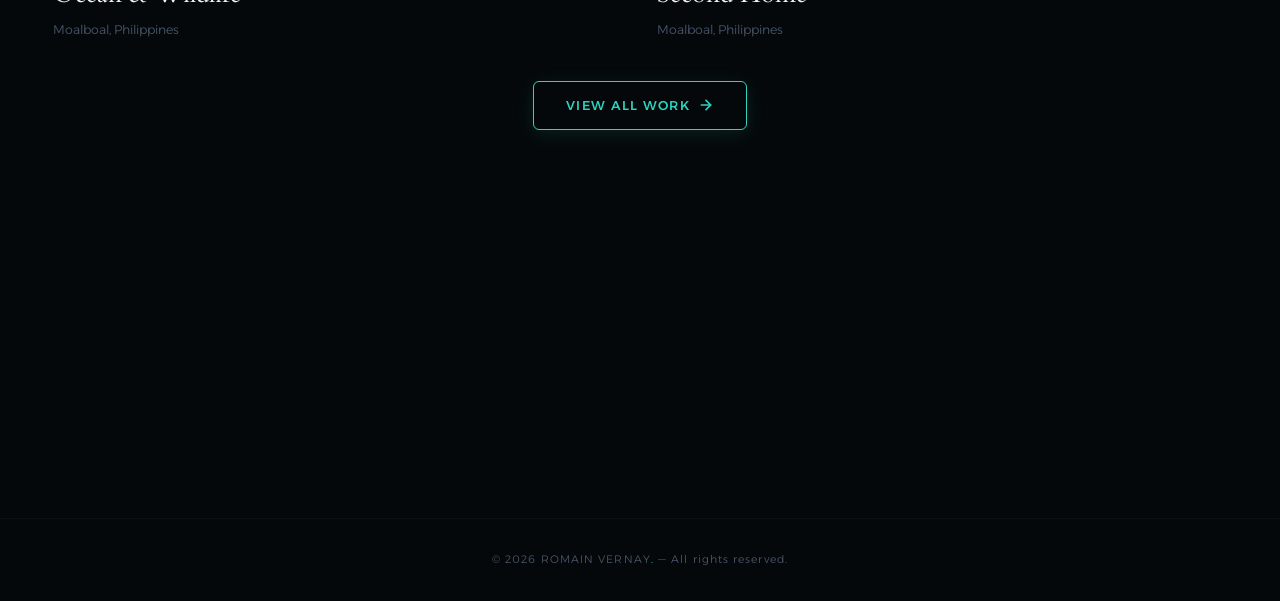
==== commit e5b44017: "Make hero scroll hint a clickable animated arrow to Selected Work" ====
--- a/index.html
+++ b/index.html
@@ -67,9 +67,13 @@
       </div>
     </div>
 
-    <div class="hero__scroll">
-      <div class="hero__scroll-line"></div>
-    </div>
+    <a class="hero__scroll" href="#selected-work" aria-label="Scroll to explore selected work">
+      <span class="hero__scroll-label">SCROLL TO EXPLORE</span>
+      <span class="hero__scroll-line" aria-hidden="true"></span>
+      <svg class="hero__scroll-arrow" viewBox="0 0 24 12" width="24" height="12" aria-hidden="true" focusable="false">
+        <path d="M5 2 L12 9 L19 2" fill="none" stroke="currentColor" stroke-width="1.5" stroke-linecap="round" stroke-linejoin="round"/>
+      </svg>
+    </a>
   </section>
 
 
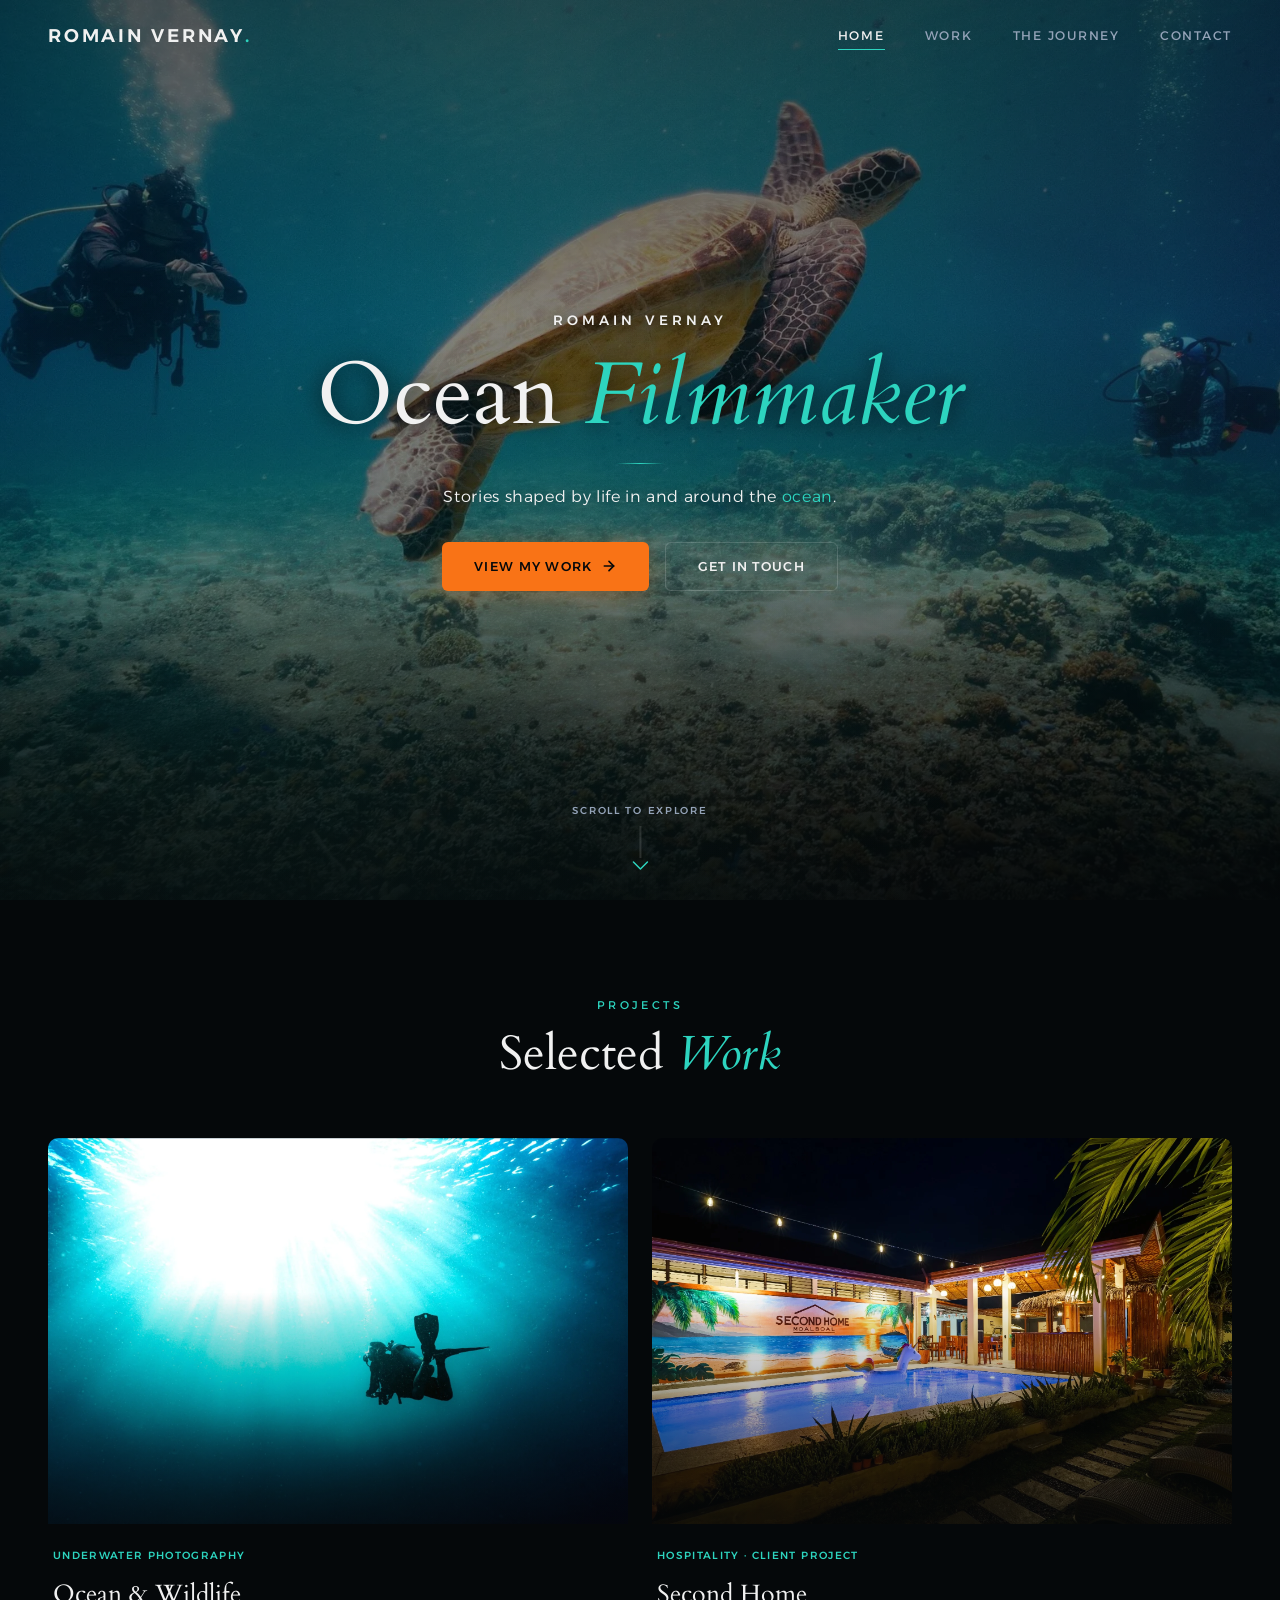
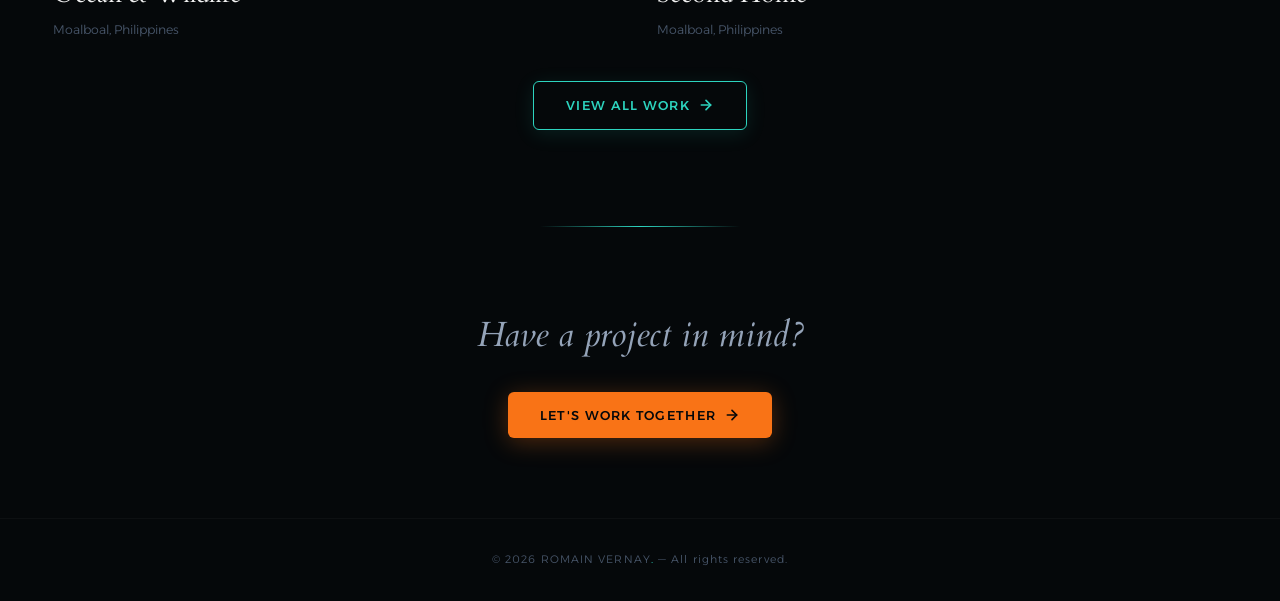
==== commit 663d22b5: "Select lightweight mobile video at source level before desktop hero downloads" ====
--- a/index.html
+++ b/index.html
@@ -46,9 +46,10 @@
   <section class="hero" id="hero">
     <video class="hero__video" autoplay loop muted playsinline preload="metadata"
            poster="images/hero-poster.webp" aria-hidden="true">
-      <!-- Source order: high-efficiency HEVC where supported, H.264 fallback. -->
-      <source src="images/hero-ocean-h265.mp4" type='video/mp4; codecs="hvc1"'>
-      <source src="images/hero-ocean-h264.mp4" type='video/mp4; codecs="avc1"'>
+      <!-- The browser selects one source for the viewport; it does not download all three. -->
+      <source src="images/hero-ocean-mobile.mp4" media="(max-width: 768px)" type='video/mp4; codecs="avc1"'>
+      <source src="images/hero-ocean-h265.mp4" media="(min-width: 769px)" type='video/mp4; codecs="hvc1"'>
+      <source src="images/hero-ocean-h264.mp4" media="(min-width: 769px)" type='video/mp4; codecs="avc1"'>
     </video>
     <div class="hero__overlay"></div>
     <div class="hero__color-grade"></div>
--- a/style.css
+++ b/style.css
@@ -376,53 +376,90 @@
   user-select: none;
 }
 
-/* Scroll hint */
+/* Scroll to explore — visible immediately, with the original teal line pulse.
+   Avoid competing entrance animations that could keep the hint hidden. */
 .hero__scroll {
   position: absolute;
-  bottom: 2rem;
+  bottom: max(1.15rem, env(safe-area-inset-bottom));
   left: 50%;
   transform: translateX(-50%);
   z-index: 3;
   display: flex;
   flex-direction: column;
   align-items: center;
-  gap: .5rem;
-  opacity: 0;
-  animation: fadeUp .8s 1.2s ease forwards;
-}
-
+  gap: .4rem;
+  min-width: 160px;
+  padding: .6rem 1rem;
+  color: var(--grey);
+  opacity: 1;
+  text-decoration: none;
+  cursor: pointer;
+}
+.hero__scroll-label {
+  font-family: var(--font-body);
+  font-size: .63rem;
+  font-weight: 500;
+  letter-spacing: .17em;
+  white-space: nowrap;
+  color: var(--grey);
+  transition: color .25s ease;
+}
 .hero__scroll-line {
-  width: 1px;
-  height: 40px;
+  width: 2px;
+  height: 32px;
   position: relative;
   overflow: hidden;
-  background: rgba(255,255,255,.08);
-}
-
+  background: rgba(255,255,255,.13);
+}
 .hero__scroll-line::after {
   content: '';
   position: absolute;
-  top: -100%;
-  left: 0;
+  inset: -100% 0 auto;
   width: 100%;
   height: 100%;
   background: var(--teal);
-  animation: scrollPulse 2s ease infinite;
-}
-
+  animation: scrollPulse 1.8s ease-in-out infinite;
+}
+.hero__scroll-arrow {
+  display: block;
+  flex: 0 0 auto;
+  margin-top: -.25rem;
+  color: var(--teal);
+  animation: scrollArrowDrift 1.8s ease-in-out infinite;
+}
+.hero__scroll:hover .hero__scroll-label,
+.hero__scroll:focus-visible .hero__scroll-label {
+  color: var(--white);
+}
+.hero__scroll:focus-visible {
+  outline: 2px solid var(--teal);
+  outline-offset: 2px;
+  border-radius: 4px;
+}
 @keyframes scrollPulse {
-  0%   { top: -100%; }
-  50%  { top: 100%; }
-  100% { top: 100%; }
-}
-
+  0% { top: -100%; }
+  55%, 100% { top: 100%; }
+}
+@keyframes scrollArrowDrift {
+  0%, 100% { transform: translateY(-2px); opacity: .5; }
+  55% { transform: translateY(8px); opacity: 1; }
+}
 @keyframes fadeUp {
-  to {
+  from { opacity: 0; transform: translateY(16px); }
+  to { opacity: 1; transform: translateY(0); }
+}
+@media (prefers-reduced-motion: reduce) {
+  .hero__scroll-line::after,
+  .hero__scroll-arrow {
+    animation: none !important;
+  }
+  .hero__scroll-line::after {
+    top: 0;
+    height: 100%;
+  }
+  .hero__scroll-arrow {
     opacity: 1;
-    transform: translateY(0);
-  }
-  from {
-    transform: translateY(16px);
+    transform: none;
   }
 }
 
@@ -1753,11 +1790,38 @@
   opacity: 0;
   user-select: none;
   -webkit-user-drag: none;
+  /* Keep horizontal gestures for the gallery while preserving vertical touch behavior. */
+  touch-action: pan-y;
 }
 
 .lightbox--open .lightbox__img {
   transform: scale(1);
   opacity: 1;
+}
+
+/* The lightbox must never display a previous image during navigation. */
+.lightbox--loading .lightbox__img,
+.lightbox--error .lightbox__img {
+  opacity: 0 !important;
+  visibility: hidden;
+}
+.lightbox--loading::after {
+  content: '';
+  width: 22px;
+  height: 22px;
+  position: absolute;
+  top: 50%;
+  left: 50%;
+  margin: -11px 0 0 -11px;
+  border: 2px solid rgba(45, 212, 191, .2);
+  border-top-color: var(--teal);
+  border-radius: 50%;
+  animation: lightboxLoad 1s linear infinite;
+  pointer-events: none;
+}
+@keyframes lightboxLoad { to { transform: rotate(360deg); } }
+@media (prefers-reduced-motion: reduce) {
+  .lightbox--loading::after { animation: none; }
 }
 
 /* Close button */
@@ -3381,3 +3445,64 @@
 @media (max-width: 480px) {
   .contact-intro__disciplines { gap: 1.1rem; }
 }
+
+/* ============================================
+   MOBILE FINISHING — safe areas and interactions
+   ============================================ */
+body.mobile-menu-open {
+  overflow: hidden;
+}
+@media (max-width: 900px) {
+  /* Keep the cinematic hero but allow its content to grow on smaller screens. */
+  .hero {
+    height: auto;
+    min-height: 100vh;
+    min-height: 100svh;
+    padding: calc(var(--nav-h) + 2rem) 0 7.5rem;
+  }
+  .hero__scroll {
+    bottom: max(.75rem, env(safe-area-inset-bottom));
+  }
+  /* The journey's scroll indicator uses the Home style and anchor. */
+  #journey-scenes {
+    scroll-margin-top: var(--nav-h);
+  }
+  .lightbox__nav {
+    width: 44px;
+    height: 44px;
+  }
+}
+@media (max-width: 480px) {
+  .hero__content { width: 100%; }
+  .hero__tagline { max-width: 30ch; margin-left: auto; margin-right: auto; }
+}
+@media (max-height: 520px) and (orientation: landscape) {
+  .hero { min-height: 580px; }
+}
+
+/* ============================================
+   WORK — Touch-first cards
+   Hover is a pointer affordance, not a requirement to discover the cards.
+   ============================================ */
+@media (hover: none), (pointer: coarse) {
+  .split:hover .split__panel,
+  .split__panel:hover {
+    flex: 1 !important;
+  }
+  .split__bg,
+  .split__panel:hover .split__bg {
+    filter: saturate(.85) brightness(.72);
+    transform: scale(1.02);
+  }
+  .split__enter,
+  .split__panel:hover .split__enter {
+    opacity: 1;
+    transform: none;
+  }
+  .split__panel:hover .split__enter-arrow {
+    transform: none;
+  }
+  .split__panel:active .split__bg {
+    filter: saturate(1) brightness(.8);
+  }
+}
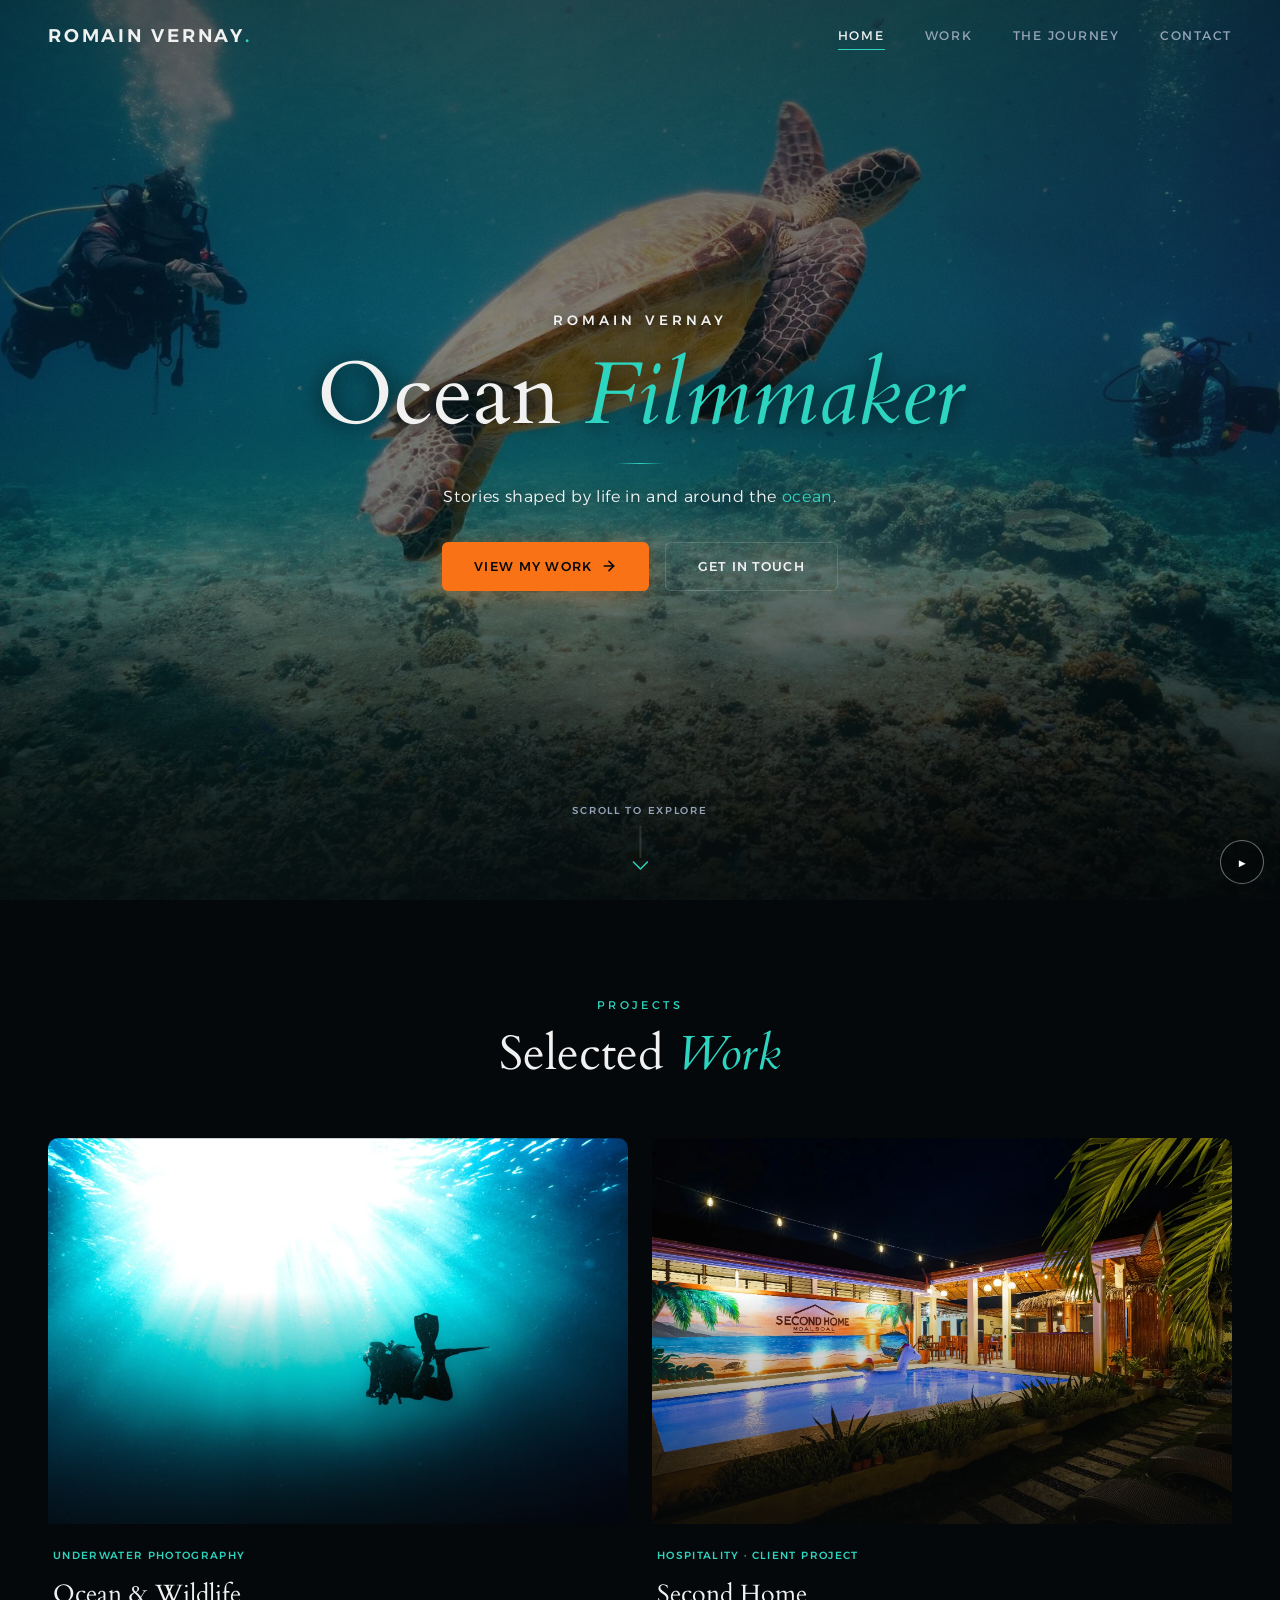
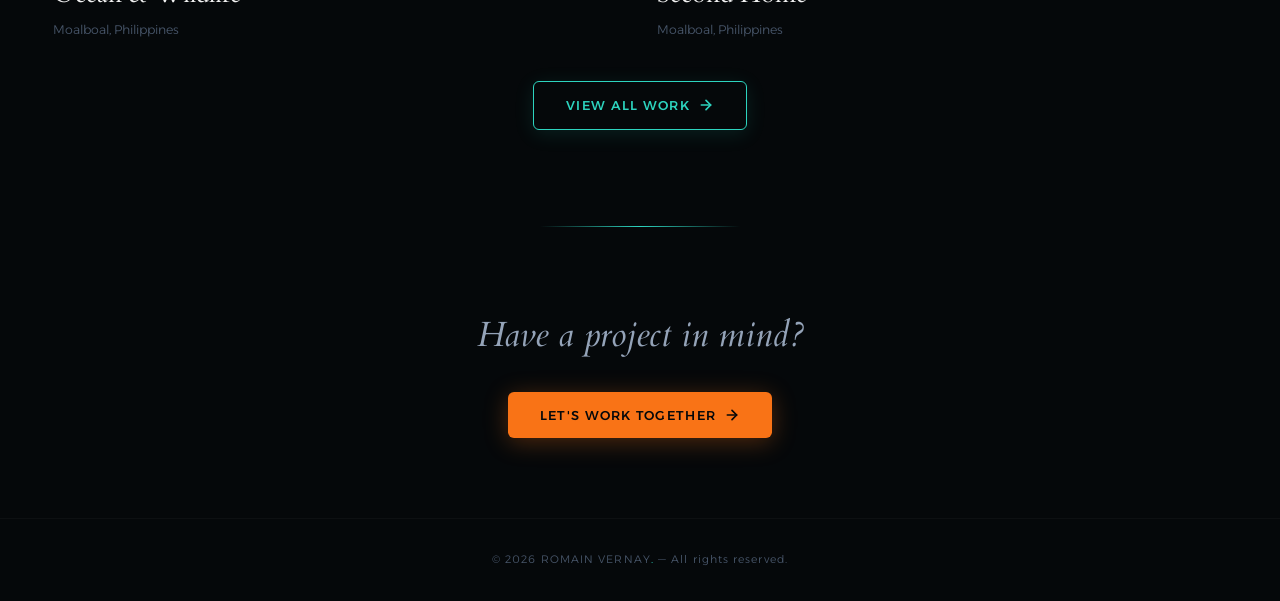
==== commit ce5f7d43: "Finalize portfolio redesign for launch review" ====
--- a/index.html
+++ b/index.html
@@ -5,7 +5,22 @@
   <meta name="viewport" content="width=device-width, initial-scale=1.0">
   <link rel="icon" type="image/svg+xml" href="favicon.svg">
   <title>Romain Vernay — Ocean Filmmaker</title>
+  <link rel="canonical" href="https://romainvrnx.netlify.app/">
   <meta name="description" content="Romain Vernay — Underwater filmmaker and photographer. Cinematic visual storytelling from the Philippines and beyond.">
+  <meta property="og:type" content="website">
+  <meta property="og:url" content="https://romainvrnx.netlify.app/">
+  <meta property="og:title" content="Romain Vernay — Ocean Filmmaker">
+  <meta property="og:description" content="Romain Vernay — Underwater filmmaker and photographer. Cinematic visual storytelling from the Philippines and beyond.">
+  <meta property="og:image" content="https://romainvrnx.netlify.app/images/romain-vernay-social-alexandria.webp">
+  <meta property="og:image:type" content="image/webp">
+  <meta property="og:image:width" content="1200">
+  <meta property="og:image:height" content="630">
+  <meta property="og:image:alt" content="Romain Vernay, Ocean Filmmaker, over an underwater photograph">
+  <meta name="twitter:card" content="summary_large_image">
+  <meta name="twitter:title" content="Romain Vernay — Ocean Filmmaker">
+  <meta name="twitter:description" content="Romain Vernay — Underwater filmmaker and photographer. Cinematic visual storytelling from the Philippines and beyond.">
+  <meta name="twitter:image" content="https://romainvrnx.netlify.app/images/romain-vernay-social-alexandria.webp">
+  <meta name="twitter:image:alt" content="Romain Vernay, Ocean Filmmaker, over an underwater photograph">
 
   <!-- FontAwesome -->
   <link rel="stylesheet" href="https://cdnjs.cloudflare.com/ajax/libs/font-awesome/6.5.1/css/all.min.css" integrity="sha512-DTOQO9RWCH3ppGqcWaEA1BIZOC6xxalwEsw9c2QQeAIftl+Vegovlnee1c9QX4TctnWMn13TZye+giMm8e2LwA==" crossorigin="anonymous" referrerpolicy="no-referrer" />
@@ -20,23 +35,23 @@
 
     <!-- Desktop nav -->
     <nav class="nav-desktop" id="nav-desktop">
-      <a href="index.html" class="nav-desktop__link nav-desktop__link--active">Home</a>
+      <a href="index.html" class="nav-desktop__link nav-desktop__link--active" aria-current="page">Home</a>
       <a href="work.html" class="nav-desktop__link">Work</a>
       <a href="the-journey.html" class="nav-desktop__link">The Journey</a>
       <a href="contact.html" class="nav-desktop__link">Contact</a>
     </nav>
 
     <!-- Hamburger -->
-    <div class="hamburger" id="hamburger" aria-label="Toggle navigation">
+    <button type="button" class="hamburger" id="hamburger" aria-controls="nav-mobile" aria-expanded="false" aria-label="Toggle navigation">
       <span></span>
       <span></span>
       <span></span>
-    </div>
+    </button>
   </header>
 
   <!-- Mobile overlay -->
-  <nav class="nav-mobile" id="nav-mobile">
-    <a href="index.html" class="nav-mobile__link">Home</a>
+  <nav class="nav-mobile" id="nav-mobile" aria-label="Mobile navigation">
+    <a href="index.html" class="nav-mobile__link" aria-current="page">Home</a>
     <a href="work.html" class="nav-mobile__link">Work</a>
     <a href="the-journey.html" class="nav-mobile__link">The Journey</a>
     <a href="contact.html" class="nav-mobile__link">Contact</a>
@@ -44,13 +59,11 @@
 
   <!-- ===== HERO ===== -->
   <section class="hero" id="hero">
-    <video class="hero__video" autoplay loop muted playsinline preload="metadata"
-           poster="images/hero-poster.webp" aria-hidden="true">
-      <!-- The browser selects one source for the viewport; it does not download all three. -->
-      <source src="images/hero-ocean-mobile.mp4" media="(max-width: 768px)" type='video/mp4; codecs="avc1"'>
-      <source src="images/hero-ocean-h265.mp4" media="(min-width: 769px)" type='video/mp4; codecs="hvc1"'>
-      <source src="images/hero-ocean-h264.mp4" media="(min-width: 769px)" type='video/mp4; codecs="avc1"'>
-    </video>
+    <video class="hero__video" loop muted playsinline preload="none"
+           poster="images/hero-poster.webp" aria-hidden="true"></video>
+    <button class="hero__playback" type="button" hidden aria-label="Play background video">
+      <span aria-hidden="true">▶</span>
+    </button>
     <div class="hero__overlay"></div>
     <div class="hero__color-grade"></div>
 
@@ -135,10 +148,10 @@
   </footer>
 
   <!-- ===== VIDEO MODAL ===== -->
-  <div class="video-modal" id="video-modal">
+  <dialog class="video-modal" id="video-modal" aria-label="Film player">
     <button class="video-modal__close" id="video-modal-close" aria-label="Close video">✕</button>
     <div class="video-modal__wrapper" id="video-modal-wrapper"></div>
-  </div>
+  </dialog>
 
   <script src="site-config.js"></script>
   <script src="script.js"></script>
--- a/style.css
+++ b/style.css
@@ -71,13 +71,14 @@
 /* ============================================
    FADE-IN SYSTEM
    ============================================ */
-.reveal {
+.reveal-enabled .reveal {
   opacity: 0;
   transform: translateY(28px);
   transition: opacity .7s ease, transform .7s ease;
 }
 
-.reveal.visible {
+.reveal-enabled .reveal.visible,
+.reveal-enabled .reveal:focus-within {
   opacity: 1;
   transform: translateY(0);
 }
@@ -165,6 +166,11 @@
 }
 
 /* Hamburger */
+button:focus-visible, a:focus-visible {
+  outline: 2px solid var(--teal, #73e1d4);
+  outline-offset: 3px;
+}
+
 .hamburger {
   display: none;
   flex-direction: column;
@@ -206,13 +212,15 @@
   justify-content: center;
   gap: 2.5rem;
   opacity: 0;
+  visibility: hidden;
   pointer-events: none;
-  transition: opacity .4s ease;
+  transition: opacity .4s ease, visibility .4s;
   z-index: 1005;
 }
 
 .nav-mobile.open {
   opacity: 1;
+  visibility: visible;
   pointer-events: all;
 }
 
@@ -875,6 +883,18 @@
 /* ============================================
    PORTFOLIO — SPLIT SCREEN
    ============================================ */
+.visually-hidden {
+  position: absolute;
+  width: 1px;
+  height: 1px;
+  padding: 0;
+  margin: -1px;
+  overflow: hidden;
+  clip-path: inset(50%);
+  white-space: nowrap;
+  border: 0;
+}
+
 .split {
   display: flex;
   width: 100%;
@@ -1041,7 +1061,20 @@
     display: none;
   }
 
-  .hamburger {
+  html:not(.mobile-nav-enabled) .nav-mobile {
+    position: relative;
+    inset: auto;
+    opacity: 1;
+    visibility: visible;
+    pointer-events: auto;
+    padding: calc(var(--nav-h) + .75rem) 1rem .75rem;
+    flex-flow: row wrap;
+    gap: .75rem 1.25rem;
+  }
+
+  html:not(.mobile-nav-enabled) .nav-mobile__link { font-size: 1rem; }
+
+  .mobile-nav-enabled .hamburger {
     display: flex;
     min-width: 44px;
     min-height: 44px;
@@ -1496,6 +1529,9 @@
 }
 
 .masonry__item {
+  display: block;
+  width: 100%;
+  padding: 0;
   break-inside: avoid;
   margin-bottom: 1rem;
   border-radius: var(--radius);
@@ -1777,6 +1813,46 @@
   opacity: 1;
   pointer-events: all;
 }
+
+dialog.lightbox,
+dialog.video-modal {
+  margin: 0;
+  padding: 0;
+  border: 0;
+  width: 100%;
+  height: 100%;
+  max-width: none;
+  max-height: none;
+  color: inherit;
+}
+
+dialog.lightbox:not([open]),
+dialog.video-modal:not([open]) {
+  display: none;
+}
+
+dialog.lightbox::backdrop,
+dialog.video-modal::backdrop {
+  background: transparent;
+}
+
+.lightbox__img:not([src]) { visibility: hidden; }
+
+.hero__playback {
+  position: absolute;
+  z-index: 4;
+  right: max(1rem, env(safe-area-inset-right));
+  bottom: max(1rem, env(safe-area-inset-bottom));
+  width: 44px;
+  height: 44px;
+  border: 1px solid rgba(255, 255, 255, .4);
+  border-radius: 50%;
+  color: #fff;
+  background: rgba(5, 8, 10, .65);
+  cursor: pointer;
+}
+
+.journey-scene__playback { z-index: 5; }
 
 /* Main image */
 .lightbox__img {
@@ -2823,6 +2899,32 @@
   cursor: pointer;
 }
 
+.film-block__media.film-block__media--youtube {
+  aspect-ratio: 16 / 9;
+}
+
+.film-block__media--youtube .film-block__img {
+  object-fit: contain;
+}
+
+.film-block:hover .film-block__media--youtube .film-block__img {
+  transform: none;
+}
+
+.film-block__actions {
+  display: flex;
+  flex-wrap: wrap;
+  align-items: center;
+  gap: .75rem 1.25rem;
+  margin-top: 1.25rem;
+}
+
+.film-block__fallback {
+  color: var(--teal);
+  text-decoration: underline;
+  text-underline-offset: .2em;
+}
+
 .film-block__img,
 .film-block__video {
   width: 100%;
@@ -3063,6 +3165,9 @@
   max-width: 650px;
   font-size: .95rem;
 }
+.page-second-home .project-intro__description + .project-intro__description {
+  margin-top: .75rem;
+}
 .page-second-home .project-cover {
   max-width: var(--max-w);
   margin: 0 auto clamp(2.5rem, 6vw, 5rem);
@@ -3077,6 +3182,55 @@
 .page-second-home .masonry {
   margin-bottom: 2rem;
 }
+.project-testimonial {
+  max-width: 680px;
+  margin: clamp(3rem, 8vw, 6rem) auto 0;
+  text-align: center;
+}
+.project-testimonial .section__kicker::before {
+  content: "";
+  display: block;
+  width: 2rem;
+  height: 1px;
+  margin: 0 auto 1rem;
+  background: var(--orange);
+}
+.project-testimonial__figure {
+  margin: clamp(1.5rem, 4vw, 2.25rem) 0 0;
+}
+.project-testimonial__quote {
+  margin: 0;
+  text-align: left;
+  font-family: var(--font-display);
+  font-size: clamp(1.125rem, 2vw, 1.375rem);
+  line-height: 1.65;
+}
+.project-testimonial__quote p + p {
+  margin-top: .85em;
+}
+.project-testimonial__attribution {
+  margin-top: 1.5rem;
+  color: var(--grey);
+  font-size: .85rem;
+  line-height: 1.65;
+}
+.project-testimonial__attribution::before {
+  content: "";
+  display: block;
+  width: 2.5rem;
+  height: 1px;
+  margin: 0 auto 1rem;
+  background: currentColor;
+  opacity: .35;
+}
+.project-testimonial__attribution strong,
+.project-testimonial__attribution span {
+  display: block;
+}
+.project-testimonial__attribution strong {
+  color: var(--white);
+}
+
 #selected-work .work-grid {
   grid-template-columns: repeat(2, minmax(0, 1fr));
 }
@@ -3452,6 +3606,8 @@
 body.mobile-menu-open {
   overflow: hidden;
 }
+
+.mobile-menu-open .header { z-index: 1010; }
 @media (max-width: 900px) {
   /* Keep the cinematic hero but allow its content to grow on smaller screens. */
   .hero {
@@ -3477,7 +3633,7 @@
   .hero__tagline { max-width: 30ch; margin-left: auto; margin-right: auto; }
 }
 @media (max-height: 520px) and (orientation: landscape) {
-  .hero { min-height: 580px; }
+  .hero { padding-block: calc(var(--nav-h) + 1rem) 5rem; }
 }
 
 /* ============================================
